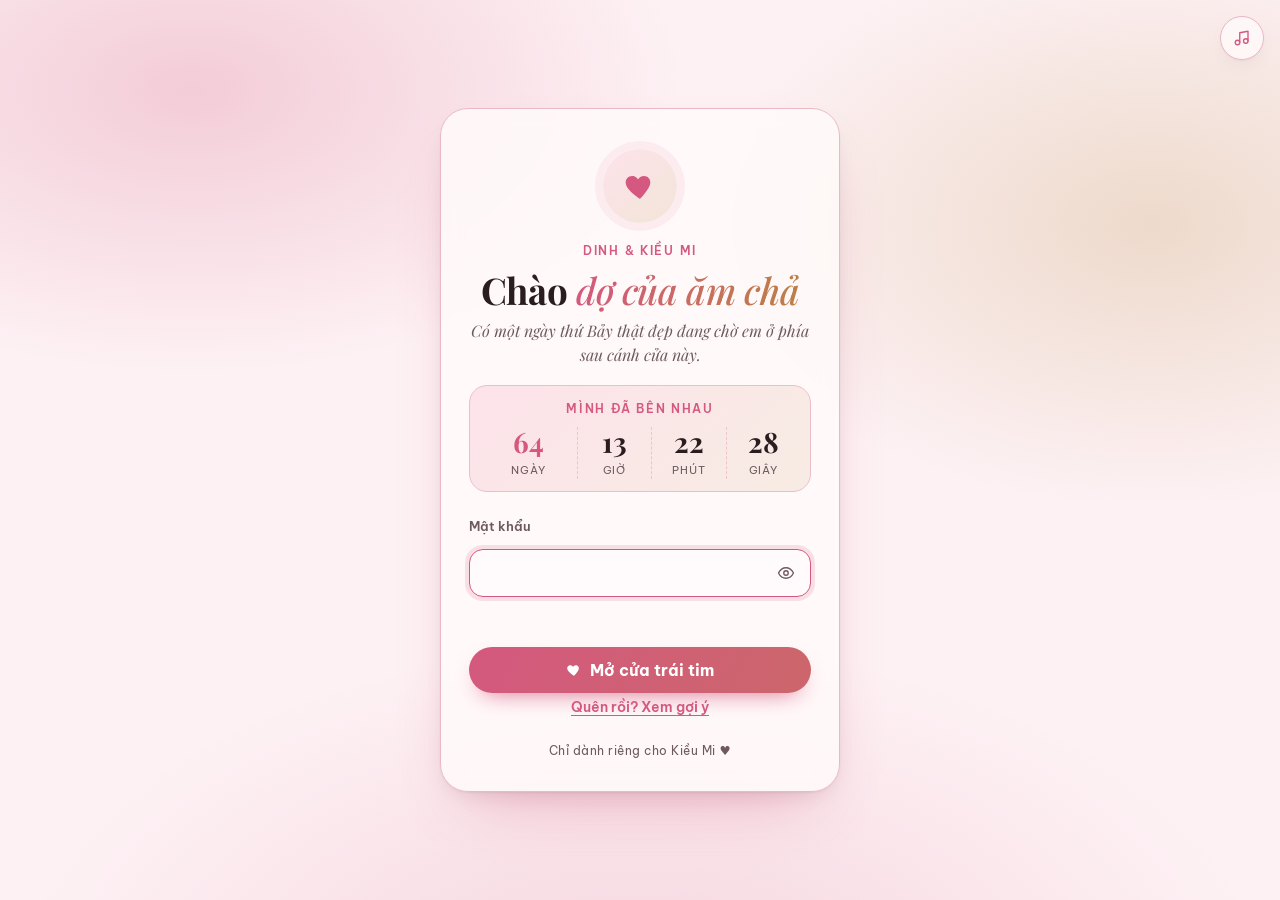
==== login.html @ 76747226 "Nhạc nền trang đăng nhập: Người Im Lặng Gặp Người Hay Nói Co-Authored-By: Claude Opus 5.5 <noreply@a" ====
<!doctype html>
<html lang="vi">
<head>
  <meta charset="utf-8" />
  <meta name="viewport" content="width=device-width, initial-scale=1" />
  <title>Gõ cửa trái tim</title>
  <meta name="description" content="Nhập mật khẩu để mở hành trình của hai ta." />
  <meta name="theme-color" content="#fdf1f4" media="(prefers-color-scheme: light)" />
  <meta name="theme-color" content="#1a1214" media="(prefers-color-scheme: dark)" />
  <meta name="robots" content="noindex" />
  <link rel="icon" href="data:image/svg+xml,<svg xmlns='http://www.w3.org/2000/svg' viewBox='0 0 24 24'><path fill='%23d4587f' d='M12 21s-7.5-4.6-9.6-9.2C.9 8.4 3 5 6.4 5c2 0 3.3 1.1 4.1 2.3h.2C11.5 6.1 12.8 5 14.8 5h0c3.4 0 5.5 3.4 4 6.8C16.7 16.4 12 21 12 21z'/></svg>" />
  <link rel="preconnect" href="https://fonts.googleapis.com" />
  <link rel="preconnect" href="https://fonts.gstatic.com" crossorigin />
  <link href="https://fonts.googleapis.com/css2?family=Be+Vietnam+Pro:wght@400;500;600;700&family=Playfair+Display:ital,wght@0,500;0,700;1,500&display=swap" rel="stylesheet" />
  <link rel="stylesheet" href="assets/css/style.css?v=20261021" />
  <script src="assets/js/data.js?v=20261021"></script>
  <script src="assets/js/cloud-config.js?v=20261021"></script>
  <script src="assets/js/cloud.js?v=20261021"></script>
  <script src="assets/js/auth.js?v=20261021"></script>
  <script>
    try { const t = localStorage.getItem("theme"); if (t) document.documentElement.dataset.theme = t; } catch (e) {}
    document.documentElement.dataset.accent = (window.LOVE_DATA && LOVE_DATA.settings && LOVE_DATA.settings.accent) || "rose";
    // Đã đăng nhập (hoặc tắt login) thì vào thẳng
    if (LoveAuth.ok() && !/[?&]setup/.test(location.search)) location.replace(LoveAuth.next());
  </script>
  <style>
    body { min-height: 100vh; min-height: 100dvh; display: grid; place-items: center; padding: 24px 16px; overflow-x: hidden; }
    .gate__bg {
      position: fixed; inset: 0; z-index: -1;
      background:
        radial-gradient(55% 45% at 15% 10%, color-mix(in srgb, var(--accent) 24%, transparent), transparent 70%),
        radial-gradient(50% 45% at 90% 25%, color-mix(in srgb, var(--gold) 22%, transparent), transparent 70%),
        radial-gradient(70% 55% at 50% 110%, color-mix(in srgb, var(--accent) 18%, transparent), transparent 70%),
        var(--bg);
    }
    .gate {
      position: relative; width: 100%; max-width: 400px; text-align: center;
      padding: 40px 28px 30px; border-radius: 28px;
      background: color-mix(in srgb, var(--surface) 82%, transparent);
      border: 1px solid color-mix(in srgb, var(--accent) 22%, var(--line));
      box-shadow: var(--shadow), 0 30px 60px -30px color-mix(in srgb, var(--accent) 45%, transparent);
      backdrop-filter: blur(10px); -webkit-backdrop-filter: blur(10px);
      animation: gateIn .9s cubic-bezier(.2,.8,.2,1) both;
    }
    @keyframes gateIn { from { opacity: 0; transform: translateY(24px) scale(.97); } }
    .gate__heart {
      width: 74px; height: 74px; margin: 0 auto 18px; display: grid; place-items: center; border-radius: 50%;
      background: linear-gradient(140deg, var(--accent-soft), color-mix(in srgb, var(--gold) 18%, var(--surface)));
      box-shadow: 0 0 0 8px color-mix(in srgb, var(--accent) 8%, transparent);
      color: var(--accent); font-size: 34px;
    }
    .gate__heart svg { fill: currentColor; stroke: none; animation: beat 1.6s ease-in-out infinite; }
    .gate h1 { font-size: clamp(1.9rem, 7vw, 2.3rem); margin: 8px 0 8px; }
    .gate h1 em {
      font-style: italic; font-weight: 500;
      background: linear-gradient(100deg, var(--accent), var(--gold) 60%, var(--accent)); background-size: 200% auto;
      -webkit-background-clip: text; background-clip: text; color: transparent;
      animation: shimmer 6s linear infinite;
    }
    .gate__sub { color: var(--ink-soft); font: italic 1rem/1.5 var(--serif); margin-bottom: 26px; }
    .gate form { display: grid; gap: 12px; text-align: left; }
    .gate label { font-size: .82rem; font-weight: 600; color: var(--ink-soft); }
    .field { position: relative; }
    .field input {
      width: 100%; padding: 13px 48px 13px 16px; border-radius: 14px; font: 500 1rem var(--sans); color: var(--ink);
      background: var(--surface); border: 1.5px solid var(--line); transition: border-color .2s, box-shadow .2s;
    }
    .field input:focus { outline: none; border-color: var(--accent); box-shadow: 0 0 0 4px color-mix(in srgb, var(--accent) 16%, transparent); }
    .field button {
      position: absolute; right: 6px; top: 50%; transform: translateY(-50%); width: 38px; height: 38px;
      border: 0; border-radius: 10px; background: transparent; color: var(--ink-soft); display: grid; place-items: center; font-size: 18px;
    }
    .field button:hover { color: var(--accent); }
    .gate .go {
      margin-top: 6px; padding: 13px 18px; border: 0; border-radius: 999px; font: 700 1rem var(--sans);
      color: var(--accent-ink); background: linear-gradient(120deg, var(--accent), color-mix(in srgb, var(--accent) 70%, var(--gold)));
      box-shadow: 0 10px 24px -12px var(--accent); display: inline-flex; justify-content: center; align-items: center; gap: 8px;
      transition: transform .2s, filter .2s;
    }
    .gate .go:hover { filter: brightness(1.06); transform: translateY(-1px); }
    .gate .go svg { fill: currentColor; stroke: none; }
    .gate__hint { margin-top: 4px; font-size: .85rem; color: var(--ink-soft); text-align: center; }
    .gate__hint button { border: 0; background: none; padding: 0; color: var(--accent); font-weight: 600; text-decoration: underline; text-underline-offset: 3px; }
    .gate__hint p { margin-top: 8px; padding: 10px 12px; border-radius: 12px; background: var(--accent-soft); color: var(--ink); font: italic .95rem var(--serif); }
    .gate__err { min-height: 1.4em; font-size: .88rem; color: var(--accent); text-align: center; }
    .gate.shake { animation: shake .45s; }
    @keyframes shake { 20%, 60% { transform: translateX(-8px); } 40%, 80% { transform: translateX(8px); } }
    .gate.open { animation: gateOut .8s .35s cubic-bezier(.6,0,.4,1) forwards; }
    @keyframes gateOut { to { opacity: 0; transform: scale(1.06); filter: blur(4px); } }
    .lovecount {
      margin: -8px 0 24px; padding: 14px 10px 12px; border-radius: 18px;
      background: linear-gradient(140deg, var(--accent-soft), color-mix(in srgb, var(--gold) 12%, var(--surface)));
      border: 1px solid color-mix(in srgb, var(--accent) 18%, var(--line));
    }
    .lovecount__label { font-size: .74rem; font-weight: 600; letter-spacing: .14em; text-transform: uppercase; color: var(--accent); margin-bottom: 8px; }
    .lovecount__grid { display: grid; grid-template-columns: 1.3fr 1fr 1fr 1fr; }
    .lovecount__grid div { display: flex; flex-direction: column; align-items: center; }
    .lovecount__grid div + div { border-left: 1px dashed color-mix(in srgb, var(--accent) 25%, transparent); }
    .lovecount__grid span { font: 700 clamp(1.4rem, 6vw, 1.75rem)/1.1 var(--serif); font-variant-numeric: tabular-nums; color: var(--ink); }
    .lovecount__grid div:first-child span { color: var(--accent); }
    .lovecount__grid small { font-size: .68rem; color: var(--ink-soft); text-transform: uppercase; letter-spacing: .08em; margin-top: 4px; }
    #lcS { display: inline-block; }
    #lcS.tick { animation: lcTick .4s ease-out; }
    @keyframes lcTick { from { transform: scale(1.18); color: var(--accent); } }
    .gate__music {
      position: fixed; top: 16px; right: 16px; width: 44px; height: 44px; border-radius: 50%; display: grid; place-items: center;
      border: 1px solid color-mix(in srgb, var(--accent) 25%, var(--line)); color: var(--accent); font-size: 18px;
      background: color-mix(in srgb, var(--surface) 80%, transparent); backdrop-filter: blur(6px); box-shadow: var(--shadow);
    }
    .gate__music .eq { display: none; height: 16px; }
    .gate__music[aria-pressed="true"] .note { display: none; }
    .gate__music[aria-pressed="true"] .eq { display: flex; }
    .gate__foot { margin-top: 22px; font-size: .78rem; color: var(--ink-soft); letter-spacing: .04em; }
    @media (prefers-reduced-motion: reduce) { .gate, .gate h1 em, .gate__heart svg { animation: none !important; } #lcS.tick { animation: none; } }
  </style>
</head>
<body>
  <div class="gate__bg" aria-hidden="true"></div>
  <button class="gate__music" id="bgmBtn" type="button" aria-pressed="false" aria-label="Bật nhạc" title="Người Im Lặng Gặp Người Hay Nói">
    <svg class="note" viewBox="0 0 24 24" aria-hidden="true"><path d="M9 18V5l11-2v13"/><circle cx="6" cy="18" r="3"/><circle cx="17" cy="16" r="3"/></svg>
    <span class="eq" aria-hidden="true"><i></i><i></i><i></i></span>
  </button>
  <div class="hearts" id="hearts" aria-hidden="true"></div>

  <main class="gate" id="gate">
    <div class="gate__heart" aria-hidden="true">
      <svg viewBox="0 0 24 24"><path d="M12 21s-7.5-4.6-9.6-9.2C.9 8.4 3 5 6.4 5c2 0 3.3 1.1 4.1 2.3h.2C11.5 6.1 12.8 5 14.8 5c3.4 0 5.5 3.4 4 6.8C16.7 16.4 12 21 12 21z"/></svg>
    </div>
    <p class="eyebrow" id="gateNames">Hai ta</p>
    <h1 id="gateTitle">Chào <em>em</em></h1>
    <p class="gate__sub" id="gateSub">Có một hành trình nhỏ đang chờ em ở phía sau cánh cửa này.</p>

    <div class="lovecount" id="loveCount" hidden>
      <p class="lovecount__label">Mình đã bên nhau</p>
      <div class="lovecount__grid">
        <div><span id="lcD">0</span><small>ngày</small></div>
        <div><span id="lcH">00</span><small>giờ</small></div>
        <div><span id="lcM">00</span><small>phút</small></div>
        <div><span id="lcS">00</span><small>giây</small></div>
      </div>
    </div>

    <form id="gateForm" autocomplete="off" novalidate>
      <label for="pw">Mật khẩu</label>
      <div class="field">
        <input id="pw" type="password" inputmode="text" autocomplete="current-password" required autofocus />
        <button type="button" id="peek" aria-label="Hiện mật khẩu" aria-pressed="false" title="Hiện / ẩn">
          <svg viewBox="0 0 24 24" aria-hidden="true"><path d="M2 12s3.5-7 10-7 10 7 10 7-3.5 7-10 7S2 12 2 12z"/><circle cx="12" cy="12" r="3"/></svg>
        </button>
      </div>
      <div id="pw2Wrap" hidden>
        <label for="pw2">Nhập lại mật khẩu</label>
        <div class="field"><input id="pw2" type="password" autocomplete="new-password" /></div>
      </div>
      <p class="gate__err" id="err" role="alert"></p>
      <button class="go" type="submit">
        <svg viewBox="0 0 24 24" aria-hidden="true"><path d="M12 21s-7.5-4.6-9.6-9.2C.9 8.4 3 5 6.4 5c2 0 3.3 1.1 4.1 2.3h.2C11.5 6.1 12.8 5 14.8 5c3.4 0 5.5 3.4 4 6.8C16.7 16.4 12 21 12 21z"/></svg>
        <span id="goText">Mở cửa trái tim</span>
      </button>
    </form>

    <div class="gate__hint" id="hintBox" hidden>
      <button type="button" id="hintBtn" aria-expanded="false">Quên rồi? Xem gợi ý</button>
      <p id="hintText" hidden></p>
    </div>

    <p class="gate__foot" id="gateFoot"></p>
  </main>

  <script>
  (() => {
    const D = window.LOVE_DATA || {}, C = D.couple || {}, L = D.login || {};
    const $ = id => document.getElementById(id);
    const you = C.you || "em";
    $("gateNames").textContent = [C.me, C.you].filter(Boolean).join(" & ") || "Hai ta";
    $("gateTitle").innerHTML = "";
    $("gateTitle").append("Chào ", Object.assign(document.createElement("em"), { textContent: "dợ của ăm chả" }));
    if (L.welcome) $("gateSub").textContent = L.welcome;
    if (L.hint) { $("hintBox").hidden = false; $("hintText").textContent = L.hint; }
    $("gateFoot").textContent = "Chỉ dành riêng cho " + you + " ♥";

    // Đếm thời gian bên nhau, tính từ 0h ngày couple.since (giờ Việt Nam)
    const since = /^\d{4}-\d{2}-\d{2}$/.test(C.since || "") ? Date.parse(C.since + "T00:00:00+07:00") : NaN;
    if (!isNaN(since)) {
      $("loveCount").hidden = false;
      const pad = n => String(n).padStart(2, "0");
      const tickLove = () => {
        const t = Math.max(0, Math.floor((Date.now() - since) / 1000));
        $("lcD").textContent = Math.floor(t / 86400).toLocaleString("vi-VN");
        $("lcH").textContent = pad(Math.floor(t / 3600) % 24);
        $("lcM").textContent = pad(Math.floor(t / 60) % 60);
        const s = $("lcS"); s.textContent = pad(t % 60);
        s.classList.remove("tick"); void s.offsetWidth; s.classList.add("tick");
      };
      tickLove(); setInterval(tickLove, 1000);
    }

    $("hintBtn").addEventListener("click", e => {
      const open = $("hintText").hidden;
      $("hintText").hidden = !open; e.currentTarget.setAttribute("aria-expanded", open);
    });
    $("peek").addEventListener("click", e => {
      const show = $("pw").type === "password";
      $("pw").type = show ? "text" : "password";
      e.currentTarget.setAttribute("aria-pressed", show);
      e.currentTarget.setAttribute("aria-label", show ? "Ẩn mật khẩu" : "Hiện mật khẩu");
    });

    const tease = ["Chưa đúng rồi, thử lại nha", "Hmm… nghĩ kỹ thêm chút nữa", "Gần đúng rồi đó (chắc vậy)", "Bấm “Xem gợi ý” đi em"];
    let tries = 0;
    // Thiết lập lần đầu với Firebase: mở login.html?setup
    const cloud = LoveAuth.cloud();
    const setup = cloud && new URLSearchParams(location.search).has("setup");
    if (setup) {
      $("pw2Wrap").hidden = false;
      $("gateSub").textContent = "Thiết lập lần đầu: chọn mật khẩu chung cho hai đứa. Kế hoạch hiện tại sẽ được đưa lên mạng.";
      $("goText").textContent = "Tạo kế hoạch trên mạng";
      $("hintBox").hidden = true;
    }
    // Bản để đưa lên mạng: ưu tiên bản đã sửa trên máy này, không kèm mật khẩu cũ
    const seed = () => {
      let plan = D, check = [];
      try {
        const saved = JSON.parse(localStorage.getItem("loveData.v1") || "null");
        if (saved && saved.data && Array.isArray(saved.data.days)) plan = saved.data;
        check = JSON.parse(localStorage.getItem("checklist") || "[]");
      } catch (e) {}
      plan = JSON.parse(JSON.stringify(plan)); delete plan.login;
      return [plan, check];
    };

    let busy = false;
    $("gateForm").addEventListener("submit", async e => {
      e.preventDefault();
      if (busy) return;
      const gate = $("gate"), pw = $("pw").value;
      let ok = false;
      busy = true; $("err").textContent = cloud ? "Đang kiểm tra…" : "";
      try {
        if (setup) {
          if (pw.replace(/\s/g, "").length < 8) throw new Error("Mật khẩu nên dài ít nhất 8 ký tự");
          if (pw !== $("pw2").value) throw new Error("Hai lần nhập chưa giống nhau");
          ok = await LoveCloud.create(pw, ...seed());
        } else ok = cloud ? await LoveCloud.login(pw) : LoveAuth.login(pw);
      } catch (err) {
        busy = false;
        $("err").textContent = /Firebase|fetch/i.test(err.message) ? "Không kết nối được, kiểm tra mạng rồi thử lại" : err.message;
        return;
      }
      busy = false;
      if (ok) {
        try { sessionStorage.setItem("playAfterLogin", "Một Đời"); } catch (e) {}
        $("err").textContent = "";
        fadeOut();
        celebrate();
        gate.classList.add("open");
        setTimeout(() => location.replace(setup ? "index.html" : LoveAuth.next()), 1100);
      } else {
        $("err").textContent = tease[Math.min(tries++, tease.length - 1)];
        if (tries >= 2 && L.hint) $("hintBox").hidden = false;
        gate.classList.remove("shake"); void gate.offsetWidth; gate.classList.add("shake");
        $("pw").select();
      }
    });

    /* Hoa rơi + bung tim khi mở cửa */
    /* Nhạc trang login: "Người Im Lặng Gặp Người Hay Nói" (chỉ âm thanh, lặp lại)
       Trình duyệt chặn tự phát có tiếng → phát ở lần chạm / gõ phím đầu tiên */
    const bgm = new Audio("music/nguoi-im-lang.mp3");
    bgm.loop = true; bgm.preload = "auto"; bgm.volume = .8;
    let userPaused = false;
    const syncBtn = () => {
      const on = !bgm.paused;
      $("bgmBtn").setAttribute("aria-pressed", on);
      $("bgmBtn").setAttribute("aria-label", on ? "Tắt nhạc" : "Bật nhạc");
    };
    bgm.addEventListener("play", syncBtn); bgm.addEventListener("pause", syncBtn);
    const startBgm = () => { if (!userPaused && bgm.paused) bgm.play().catch(() => {}); };
    const firstEvs = ["click", "touchend", "keydown"];
    const onFirst = e => {
      if (e.target.closest && e.target.closest("#bgmBtn")) return;
      firstEvs.forEach(ev => document.removeEventListener(ev, onFirst, true));
      startBgm();
    };
    firstEvs.forEach(ev => document.addEventListener(ev, onFirst, true));
    startBgm(); // thử phát luôn, máy nào cho thì chạy
    $("bgmBtn").addEventListener("click", () => {
      firstEvs.forEach(ev => document.removeEventListener(ev, onFirst, true));
      if (bgm.paused) { userPaused = false; bgm.play().catch(() => {}); } else { userPaused = true; bgm.pause(); }
    });
    function fadeOut() {
      if (bgm.paused) return;
      let n = 0; // iPhone không cho chỉnh âm lượng → sau ~1 giây thì dừng hẳn
      const step = setInterval(() => { bgm.volume = Math.max(0, bgm.volume - .08); if (bgm.volume <= .01 || ++n > 12) { clearInterval(step); bgm.pause(); } }, 80);
    }

    const reduce = matchMedia("(prefers-reduced-motion: reduce)").matches;
    const layer = $("hearts");
    const COLORS = ["#f4a7b9", "#f7c6d0", "#ffd1dc", "#f9b4ab", "#fbe3e8", "#e8a0bf", "#f6c89f"];
    const svg = (c, petal) => petal
      ? `<svg viewBox="0 0 24 24"><path fill="${c}" d="M12 2C7 6 5 11 7.5 16.5 9 19.5 12 22 12 22s3-2.5 4.5-5.5C19 11 17 6 12 2z"/></svg>`
      : `<svg viewBox="0 0 24 24"><g fill="${c}">${[0, 72, 144, 216, 288].map(r => `<path transform="rotate(${r} 12 12)" d="M12 12C9.2 9.6 9 5.6 10.6 3.4c.5.8 1 1.1 1.4 1.1s.9-.3 1.4-1.1C15 5.6 14.8 9.6 12 12z"/>`).join("")}</g><circle cx="12" cy="12" r="2.1" fill="#f6d186"/></svg>`;
    const spawn = () => {
      if (document.hidden || layer.childElementCount > 26) return;
      const f = document.createElement("span");
      f.className = "fflower";
      f.innerHTML = `<i>${svg(COLORS[Math.random() * COLORS.length | 0], Math.random() < .55)}</i>`;
      f.style.cssText = `left:${(Math.random() * 100).toFixed(1)}vw;font-size:${(12 + Math.random() * 16) | 0}px;animation-duration:${(9 + Math.random() * 8).toFixed(1)}s;--drift:${(Math.random() * 160 - 80) | 0}px;--o:${(.55 + Math.random() * .4).toFixed(2)};--sway:${(2.5 + Math.random() * 2).toFixed(1)}s;--spin:${(Math.random() < .5 ? -1 : 1) * (180 + Math.random() * 360) | 0}deg`;
      f.addEventListener("animationend", e => { if (e.target === f) f.remove(); });
      layer.append(f);
    };
    if (!reduce && D.settings?.flowers !== false) { for (let i = 0; i < 8; i++) setTimeout(spawn, i * 200); setInterval(spawn, 550); }

    function celebrate() {
      if (reduce) return;
      const r = $("gate").getBoundingClientRect(), cx = r.left + r.width / 2, cy = r.top + 90;
      for (let i = 0; i < 18; i++) {
        const h = document.createElement("span");
        h.className = "bheart";
        h.innerHTML = '<svg viewBox="0 0 24 24"><path d="M12 21s-7.5-4.6-9.6-9.2C.9 8.4 3 5 6.4 5c2 0 3.3 1.1 4.1 2.3h.2C11.5 6.1 12.8 5 14.8 5c3.4 0 5.5 3.4 4 6.8C16.7 16.4 12 21 12 21z"/></svg>';
        const a = Math.random() * Math.PI * 2, dist = 70 + Math.random() * 120;
        h.style.cssText = `left:${cx}px;top:${cy}px;--x:${Math.cos(a) * dist}px;--y:${Math.sin(a) * dist - 40}px;font-size:${14 + Math.random() * 14}px`;
        h.addEventListener("animationend", () => h.remove());
        layer.append(h);
      }
    }
  })();
  </script>
</body>
</html>
---- assets/css/style.css ----
/* ============================================================
   Design tokens
   ============================================================ */
:root {
  --bg: #f7f1ec;
  --bg-alt: #f1e7df;
  --surface: #fffdfb;
  --ink: #2a1d20;
  --ink-soft: #6d5a5e;
  --line: #e6d8cf;
  --accent: #b23a48;
  --accent-ink: #ffffff;
  --accent-soft: #f6dfe1;
  --gold: #b8873b;
  --shadow: 0 1px 2px rgb(42 29 32 / .05), 0 8px 24px -12px rgb(42 29 32 / .18);

  --t-food: #c4573a;
  --t-place: #2f7a5f;
  --t-move: #3d63a8;
  --t-stay: #7b4fa0;
  --t-rest: #8a7d6b;
  --t-shop: #b8873b;
  --t-coffee: #8b5a3c;

  --serif: "Playfair Display", Georgia, serif;
  --sans: "Be Vietnam Pro", system-ui, -apple-system, "Segoe UI", sans-serif;
  --radius: 18px;
  --wrap: 1080px;
  color-scheme: light;
}

@media (prefers-color-scheme: dark) {
  :root:not([data-theme="light"]) {
    --bg: #1a1214; --bg-alt: #21171a; --surface: #261b1e; --ink: #f4e9e6; --ink-soft: #b9a5a8;
    --line: #3a2b2f; --accent: #e8707e; --accent-ink: #1a1214; --accent-soft: #3a2228; --gold: #d9ad63;
    --shadow: 0 1px 2px rgb(0 0 0 / .3), 0 10px 30px -14px rgb(0 0 0 / .6);
    --t-food: #ec8a6c; --t-place: #5fbf98; --t-move: #7ea2e6; --t-stay: #b591d6; --t-rest: #b8ab98; --t-shop: #d9ad63; --t-coffee: #c99572;
    color-scheme: dark;
  }
}
:root[data-theme="dark"] {
  --bg: #1a1214; --bg-alt: #21171a; --surface: #261b1e; --ink: #f4e9e6; --ink-soft: #b9a5a8;
  --line: #3a2b2f; --accent: #e8707e; --accent-ink: #1a1214; --accent-soft: #3a2228; --gold: #d9ad63;
  --shadow: 0 1px 2px rgb(0 0 0 / .3), 0 10px 30px -14px rgb(0 0 0 / .6);
  --t-food: #ec8a6c; --t-place: #5fbf98; --t-move: #7ea2e6; --t-stay: #b591d6; --t-rest: #b8ab98; --t-shop: #d9ad63; --t-coffee: #c99572;
  color-scheme: dark;
}

/* ============================================================
   Base
   ============================================================ */
*, *::before, *::after { box-sizing: border-box; }
html { scroll-behavior: smooth; scroll-padding-top: 80px; -webkit-text-size-adjust: 100%; }
body {
  margin: 0; background: var(--bg); color: var(--ink);
  font: 400 1rem/1.6 var(--sans);
  -webkit-font-smoothing: antialiased;
  transition: background .3s, color .3s;
}
h1, h2, h3 { font-family: var(--serif); font-weight: 700; line-height: 1.15; margin: 0; letter-spacing: -.01em; }
p { margin: 0; }
a { color: inherit; }
button { font: inherit; color: inherit; cursor: pointer; }
svg { width: 1em; height: 1em; fill: none; stroke: currentColor; stroke-width: 1.8; stroke-linecap: round; stroke-linejoin: round; }
:focus-visible { outline: 2px solid var(--accent); outline-offset: 3px; border-radius: 6px; }

.skip { position: absolute; left: -999px; top: 8px; background: var(--accent); color: var(--accent-ink); padding: 8px 14px; border-radius: 8px; z-index: 100; }
.skip:focus { left: 16px; }

.eyebrow { font-size: .78rem; font-weight: 600; letter-spacing: .14em; text-transform: uppercase; color: var(--accent); }

/* ============================================================
   Top bar
   ============================================================ */
.topbar {
  position: sticky; top: 0; z-index: 50;
  display: flex; align-items: center; gap: 16px;
  padding: 12px max(16px, calc((100vw - var(--wrap)) / 2));
  background: color-mix(in srgb, var(--bg) 82%, transparent);
  backdrop-filter: saturate(1.4) blur(14px);
  -webkit-backdrop-filter: saturate(1.4) blur(14px);
  border-bottom: 1px solid color-mix(in srgb, var(--line) 70%, transparent);
}
.brand { display: flex; align-items: center; gap: 8px; text-decoration: none; font: 700 1.15rem var(--serif); }
.brand__heart { width: 22px; height: 22px; fill: var(--accent); stroke: none; animation: beat 2.4s ease-in-out infinite; }
@keyframes beat { 0%, 60%, 100% { transform: scale(1); } 15% { transform: scale(1.15); } 30% { transform: scale(1); } 45% { transform: scale(1.1); } }
.topnav { display: flex; gap: 4px; margin-left: auto; }
.topnav a { text-decoration: none; font-size: .9rem; font-weight: 500; color: var(--ink-soft); padding: 6px 12px; border-radius: 999px; transition: background .2s, color .2s; }
.topnav a:hover { background: var(--accent-soft); color: var(--accent); }
.topbar__actions { display: flex; gap: 6px; }
.icon-btn { display: grid; place-items: center; width: 38px; height: 38px; border-radius: 50%; border: 1px solid var(--line); background: var(--surface); font-size: 18px; transition: transform .2s, border-color .2s; }
.icon-btn:hover { border-color: var(--accent); transform: translateY(-1px); }
.i-moon { display: none; }
:root[data-theme="dark"] .i-sun { display: none; }
:root[data-theme="dark"] .i-moon { display: block; }
@media (prefers-color-scheme: dark) {
  :root:not([data-theme="light"]) .i-sun { display: none; }
  :root:not([data-theme="light"]) .i-moon { display: block; }
}
@media (max-width: 720px) { .topnav { display: none; } .topbar__actions { margin-left: auto; } }

/* ============================================================
   Hero
   ============================================================ */
.hero { position: relative; overflow: hidden; padding: 72px 16px 56px; text-align: center; }
.hero__bg {
  position: absolute; inset: 0; z-index: -1;
  background:
    radial-gradient(60% 50% at 20% 10%, color-mix(in srgb, var(--accent) 22%, transparent), transparent 70%),
    radial-gradient(50% 45% at 85% 30%, color-mix(in srgb, var(--gold) 20%, transparent), transparent 70%),
    radial-gradient(70% 60% at 50% 110%, color-mix(in srgb, var(--accent) 14%, transparent), transparent 70%);
}
.hero__inner { max-width: 760px; margin: 0 auto; }
.hero__title { font-size: clamp(2.4rem, 7vw, 4.4rem); margin: 14px 0 12px; }
.hero__title em { font-style: italic; color: var(--accent); font-weight: 500; }
.hero__sub { font-size: clamp(1rem, 2.4vw, 1.2rem); color: var(--ink-soft); font-family: var(--serif); font-style: italic; }

.countdown { margin: 36px auto 0; max-width: 520px; padding: 20px; border-radius: var(--radius); background: color-mix(in srgb, var(--surface) 75%, transparent); border: 1px solid var(--line); box-shadow: var(--shadow); backdrop-filter: blur(6px); }
.countdown__label { font-size: .85rem; color: var(--ink-soft); margin-bottom: 10px; }
.countdown__grid { display: grid; grid-template-columns: repeat(4, 1fr); gap: 8px; }
.countdown__grid div { display: flex; flex-direction: column; align-items: center; }
.countdown__grid span { font: 700 clamp(1.8rem, 6vw, 2.6rem)/1 var(--serif); font-variant-numeric: tabular-nums; }
.countdown__grid small { font-size: .75rem; color: var(--ink-soft); margin-top: 6px; text-transform: uppercase; letter-spacing: .08em; }
.countdown.is-live .countdown__grid { display: none; }
.countdown.is-live .countdown__label { margin: 0; font: 600 1.1rem var(--serif); color: var(--accent); }

.facts { list-style: none; padding: 0; margin: 28px 0 0; display: flex; flex-wrap: wrap; justify-content: center; gap: 8px; }
.facts li { display: inline-flex; flex-wrap: wrap; justify-content: center; align-items: center; gap: 6px; font-size: .85rem; padding: 6px 12px; border-radius: 999px; background: var(--surface); border: 1px solid var(--line); color: var(--ink-soft); }
.facts strong { color: var(--ink); font-weight: 600; }

/* ============================================================
   Love strip
   ============================================================ */
.love-strip { text-align: center; padding: 22px 16px; background: var(--accent); color: var(--accent-ink); }
.love-strip p:first-child { font: 500 1.1rem var(--serif); }
.love-strip strong { font-size: 1.5rem; font-variant-numeric: tabular-nums; }
.love-strip__tag { font-size: .9rem; opacity: .85; margin-top: 4px; }

/* ============================================================
   Sections
   ============================================================ */
.section { padding: 72px max(16px, calc((100vw - var(--wrap)) / 2)); }
.section--alt { background: var(--bg-alt); }
.section__head { margin-bottom: 28px; }
.section__head h2 { font-size: clamp(1.8rem, 4.5vw, 2.6rem); margin-top: 6px; }

/* Day tabs */
.daytabs { display: grid; grid-template-columns: repeat(auto-fit, minmax(150px, 1fr)); gap: 10px; margin-bottom: 18px; }
.daytab { text-align: left; padding: 14px 16px; border-radius: 14px; border: 1px solid var(--line); background: var(--surface); transition: border-color .2s, transform .2s, box-shadow .2s; }
.daytab:hover { transform: translateY(-2px); box-shadow: var(--shadow); }
@media (max-width: 560px) {
  .daytabs { display: flex; overflow-x: auto; scroll-snap-type: x mandatory; margin: 0 -16px 18px; padding: 2px 16px; scrollbar-width: none; }
  .daytabs::-webkit-scrollbar { display: none; }
  .daytab { flex: 0 0 auto; min-width: 150px; scroll-snap-align: start; }
  .filters { flex-wrap: nowrap; overflow-x: auto; margin: 0 -16px 24px; padding: 2px 16px; scrollbar-width: none; }
  .filters::-webkit-scrollbar { display: none; }
  .chip { flex: none; }
}
.daytab[aria-selected="true"] { border-color: var(--accent); background: var(--accent-soft); }
.daytab__label { display: block; font: 700 1.05rem var(--serif); }
.daytab__date { display: block; font-size: .8rem; color: var(--ink-soft); }
.daytab__today { display: inline-block; margin-left: 6px; font-size: .65rem; font-weight: 700; padding: 1px 6px; border-radius: 999px; background: var(--accent); color: var(--accent-ink); vertical-align: middle; font-family: var(--sans); }

/* Filters */
.filters { display: flex; flex-wrap: wrap; gap: 8px; margin-bottom: 28px; }
.chip { display: inline-flex; align-items: center; gap: 6px; padding: 6px 12px; border-radius: 999px; border: 1px solid var(--line); background: transparent; font-size: .85rem; color: var(--ink-soft); transition: all .2s; }
.chip svg { color: var(--c, var(--accent)); }
.chip[aria-pressed="true"] { background: var(--surface); color: var(--ink); border-color: var(--c, var(--accent)); box-shadow: inset 0 0 0 1px var(--c, var(--accent)); }

/* Day panel */
.daypanel[hidden] { display: none; }
.daypanel__head { display: grid; grid-template-columns: 1fr auto; gap: 16px; align-items: end; padding-bottom: 20px; margin-bottom: 8px; border-bottom: 1px dashed var(--line); }
.daypanel__head h3 { font-size: clamp(1.4rem, 3.4vw, 1.9rem); }
.daypanel__head p { color: var(--ink-soft); margin-top: 6px; max-width: 60ch; }
.daypanel__meta { text-align: right; font-size: .85rem; color: var(--ink-soft); white-space: nowrap; }
.daypanel__meta strong { display: block; font: 700 1.2rem var(--serif); color: var(--ink); }
@media (max-width: 560px) { .daypanel__head { grid-template-columns: 1fr; } .daypanel__meta { text-align: left; } }

/* Timeline */
.timeline { list-style: none; margin: 0; padding: 0; position: relative; }
.timeline { --tcol: 70px; }
.clock12 .timeline { --tcol: 92px; }
.timeline::before { content: ""; position: absolute; left: calc(var(--tcol) + 14px + 16px); top: 12px; bottom: 12px; width: 2px; background: var(--line); }
.stop { position: relative; display: grid; grid-template-columns: var(--tcol) 34px 1fr; gap: 14px; padding: 14px 0; }
.stop[hidden] { display: none; }
.stop__time { text-align: right; padding-top: 4px; font-variant-numeric: tabular-nums; white-space: nowrap; }
.stop__time strong { display: block; font: 700 1.1rem var(--serif); }
.stop__time small { color: var(--ink-soft); font-size: .78rem; }
.stop__dot { position: relative; z-index: 1; width: 34px; height: 34px; border-radius: 50%; display: grid; place-items: center; background: var(--surface); border: 2px solid var(--c); color: var(--c); font-size: 16px; margin-top: 2px; }
.stop.is-now .stop__dot { background: var(--c); color: var(--surface); box-shadow: 0 0 0 6px color-mix(in srgb, var(--c) 22%, transparent); animation: pulse 2s infinite; }
@keyframes pulse { 50% { box-shadow: 0 0 0 10px color-mix(in srgb, var(--c) 8%, transparent); } }
.stop.is-past { opacity: .55; }

.card { background: var(--surface); border: 1px solid var(--line); border-radius: var(--radius); padding: 16px 18px; box-shadow: var(--shadow); transition: transform .25s, border-color .25s; }
.card:hover { transform: translateY(-2px); border-color: color-mix(in srgb, var(--c) 45%, var(--line)); }
.card__top { display: flex; align-items: flex-start; justify-content: space-between; gap: 10px; }
.card__type { font-size: .7rem; font-weight: 700; letter-spacing: .1em; text-transform: uppercase; color: var(--c); }
.card__title { font: 700 1.12rem/1.3 var(--sans); margin: 2px 0 0; }
.card__cost { flex: none; font-weight: 600; font-size: .9rem; padding: 2px 10px; border-radius: 999px; background: var(--bg-alt); font-variant-numeric: tabular-nums; }
.card__rows { display: grid; gap: 6px; margin-top: 12px; font-size: .92rem; }
.row { display: grid; grid-template-columns: 18px 1fr; gap: 8px; align-items: start; color: var(--ink-soft); }
.row svg { margin-top: 4px; }
.row b { color: var(--ink); font-weight: 600; }
.card__note { margin-top: 12px; padding: 10px 12px; border-radius: 10px; background: var(--bg-alt); font-size: .9rem; color: var(--ink-soft); }
.card__love { margin-top: 10px; font: italic 500 .98rem var(--serif); color: var(--accent); display: flex; gap: 8px; }
.card__actions { display: flex; flex-wrap: wrap; gap: 8px; margin-top: 14px; }
.btn { display: inline-flex; align-items: center; gap: 6px; padding: 7px 14px; border-radius: 999px; font-size: .85rem; font-weight: 600; text-decoration: none; border: 1px solid var(--line); background: transparent; transition: all .2s; }
.btn:hover { border-color: var(--accent); color: var(--accent); }
.btn--primary { background: var(--accent); color: var(--accent-ink); border-color: var(--accent); }
.btn--primary:hover { color: var(--accent-ink); filter: brightness(1.08); }

@media (max-width: 560px) {
  .timeline::before { left: 16px; }
  .stop { grid-template-columns: 34px 1fr; gap: 12px; }
  .stop__time { grid-column: 2; grid-row: 1; text-align: left; display: flex; gap: 8px; align-items: baseline; padding: 0; }
  .stop__dot { grid-column: 1; grid-row: 1 / span 2; }
  .card { grid-column: 2; }
}

.empty { padding: 32px; text-align: center; color: var(--ink-soft); border: 1px dashed var(--line); border-radius: var(--radius); }

/* ============================================================
   Budget
   ============================================================ */
.budget { display: grid; grid-template-columns: 260px 1fr; gap: 20px; }
.budget > * { background: var(--surface); border: 1px solid var(--line); border-radius: var(--radius); padding: 22px; box-shadow: var(--shadow); }
.budget__total { display: flex; flex-direction: column; justify-content: center; }
.budget__total span { font-size: .85rem; color: var(--ink-soft); }
.budget__total strong { font: 700 clamp(1.8rem, 4vw, 2.4rem)/1.1 var(--serif); color: var(--accent); margin: 6px 0; font-variant-numeric: tabular-nums; }
.budget__total small { color: var(--ink-soft); }
.budget__bars { display: grid; gap: 12px; }
.bar__head { display: flex; justify-content: space-between; font-size: .9rem; margin-bottom: 4px; }
.bar__head span:last-child { font-variant-numeric: tabular-nums; color: var(--ink-soft); }
.bar__track { height: 10px; border-radius: 999px; background: var(--bg-alt); overflow: hidden; }
.bar__fill { height: 100%; border-radius: inherit; background: var(--c); width: 0; transition: width 1s cubic-bezier(.2,.8,.2,1); }
.budget__days { grid-column: 1 / -1; display: grid; grid-template-columns: repeat(auto-fit, minmax(160px, 1fr)); gap: 12px; padding: 16px !important; }
.budget__day { padding: 12px 14px; border-radius: 12px; background: var(--bg-alt); }
.budget__day span { font-size: .8rem; color: var(--ink-soft); }
.budget__day strong { display: block; font: 700 1.15rem var(--serif); font-variant-numeric: tabular-nums; }
.fineprint { margin-top: 14px; font-size: .82rem; color: var(--ink-soft); }
@media (max-width: 720px) { .budget { grid-template-columns: 1fr; } }

/* ============================================================
   Checklist
   ============================================================ */
.progress-line { margin-top: 10px; color: var(--ink-soft); font-size: .92rem; }
.progress-line span { font-weight: 700; color: var(--ink); font-variant-numeric: tabular-nums; }
.link-btn { background: none; border: 0; color: var(--accent); text-decoration: underline; font-size: .85rem; margin-left: 8px; padding: 0; }
.progress { height: 6px; background: var(--bg-alt); border-radius: 999px; overflow: hidden; margin-top: 10px; max-width: 420px; }
.progress i { display: block; height: 100%; width: 0; background: var(--accent); transition: width .4s; }
.checklist { display: grid; grid-template-columns: repeat(auto-fit, minmax(230px, 1fr)); gap: 16px; }
.checkgroup { background: var(--surface); border: 1px solid var(--line); border-radius: var(--radius); padding: 18px; }
.checkgroup h3 { font-size: 1.1rem; margin-bottom: 10px; }
.check { display: flex; align-items: center; gap: 10px; padding: 7px 0; cursor: pointer; font-size: .95rem; }
.check input { appearance: none; -webkit-appearance: none; flex: none; width: 20px; height: 20px; border-radius: 6px; border: 1.5px solid var(--line); background: var(--bg); display: grid; place-items: center; cursor: pointer; transition: all .15s; margin: 0; }
.check input::after { content: ""; width: 10px; height: 6px; border: 2px solid var(--accent-ink); border-top: 0; border-right: 0; transform: rotate(-45deg) translate(1px, -1px) scale(0); transition: transform .15s; }
.check input:checked { background: var(--accent); border-color: var(--accent); }
.check input:checked::after { transform: rotate(-45deg) translate(1px, -1px) scale(1); }
.check input:checked + span { color: var(--ink-soft); text-decoration: line-through; }

/* ============================================================
   Tips
   ============================================================ */
.tips { display: grid; grid-template-columns: repeat(auto-fit, minmax(220px, 1fr)); gap: 16px; }
.tip { background: var(--surface); border: 1px solid var(--line); border-radius: var(--radius); padding: 20px; border-top: 3px solid var(--accent); }
.tip h3 { font-size: 1.1rem; margin-bottom: 8px; }
.tip p { color: var(--ink-soft); font-size: .93rem; }

/* ============================================================
   Footer
   ============================================================ */
.footer { display: flex; flex-wrap: wrap; justify-content: space-between; gap: 12px; padding: 28px max(16px, calc((100vw - var(--wrap)) / 2)); border-top: 1px solid var(--line); font-size: .9rem; color: var(--ink-soft); }
.footer span[aria-hidden] { color: var(--accent); }

/* ============================================================
   Reveal animation
   ============================================================ */
.reveal { opacity: 0; transform: translateY(14px); transition: opacity .6s ease, transform .6s ease; }
.reveal.is-in { opacity: 1; transform: none; }
@media (prefers-reduced-motion: reduce) {
  *, *::before, *::after { animation: none !important; transition: none !important; }
  html { scroll-behavior: auto; }
  .reveal { opacity: 1; transform: none; }
}

/* ============================================================
   Print — in toàn bộ lịch trình gọn gàng
   ============================================================ */
@media print {
  :root { --bg: #fff; --bg-alt: #f5f5f5; --surface: #fff; --ink: #000; --ink-soft: #444; --line: #ccc; --shadow: none; }
  .topbar, .countdown, .filters, .daytabs, .card__actions, .love-strip, #prepare, .footer, .skip { display: none !important; }
  .hero { padding: 0 0 16px; }
  .section { padding: 16px 0; }
  .daypanel[hidden] { display: block !important; }
  .daypanel { break-before: page; }
  .stop { break-inside: avoid; }
  .reveal { opacity: 1; transform: none; }
}

/* ============================================================
   Chế độ chỉnh sửa
   ============================================================ */
.edit-only { display: none !important; }
body.editing .edit-only { display: inline-flex !important; }
body.editing .view-only { display: none !important; }
body.editing { padding-bottom: 96px; }
#editBtn[aria-pressed="true"] { background: var(--accent); color: var(--accent-ink); border-color: var(--accent); }

.hero__edit { margin-top: 18px; }
.btn--danger { color: #c0392b; }
.btn--danger:hover { border-color: #c0392b; color: #c0392b; }
:root[data-theme="dark"] .btn--danger { color: #ff8a7a; }
.muted { color: var(--ink-soft); font-size: .9rem; }

body.editing .card { border-style: dashed; }
body.editing .stop { cursor: default; }
.daypanel__tools { gap: 8px; margin-top: 12px; flex-wrap: wrap; }
.daytab--add { align-items: center; justify-content: center; gap: 6px; border-style: dashed; color: var(--accent); font-weight: 600; }
.add-stop, .add-card {
  width: 100%; margin-top: 14px; padding: 14px; border-radius: var(--radius);
  border: 1.5px dashed color-mix(in srgb, var(--accent) 50%, var(--line)); background: transparent;
  color: var(--accent); font-weight: 600; align-items: center; justify-content: center; gap: 8px;
  transition: background .2s;
}
.add-stop:hover, .add-card:hover { background: var(--accent-soft); }
.add-card { margin: 0; min-height: 120px; }

.checkgroup__head { display: flex; align-items: center; justify-content: space-between; gap: 8px; margin-bottom: 10px; }
.checkgroup__head h3 { margin: 0; }
.mini-tools { gap: 6px; flex-wrap: wrap; }
.tip .mini-tools { margin-top: 12px; }
.check-row { display: flex; align-items: center; justify-content: space-between; gap: 8px; }
.add-item { gap: 6px; margin-top: 8px; width: 100%; }
.add-item input { flex: 1; min-width: 0; }
.icon-btn--sm { width: 30px; height: 30px; font-size: 15px; flex: none; }

/* Form controls */
.add-item input, .field input, .field textarea, .field select {
  width: 100%; font: inherit; font-size: .95rem; color: var(--ink); background: var(--bg);
  border: 1px solid var(--line); border-radius: 10px; padding: 9px 12px; transition: border-color .15s, box-shadow .15s;
}
.field textarea { resize: vertical; min-height: 60px; }
.add-item input:focus, .field input:focus, .field textarea:focus, .field select:focus {
  outline: none; border-color: var(--accent); box-shadow: 0 0 0 3px color-mix(in srgb, var(--accent) 20%, transparent);
}
.field .invalid { border-color: #c0392b; }

/* Modal */
.modal { padding: 0; border: 0; border-radius: 20px; background: var(--surface); color: var(--ink); width: min(560px, calc(100vw - 24px)); max-height: calc(100dvh - 24px); box-shadow: 0 30px 80px -20px rgb(0 0 0 / .45); }
.modal::backdrop { background: rgb(20 10 12 / .5); backdrop-filter: blur(3px); }
.modal[open] { animation: pop .22s cubic-bezier(.2,.8,.2,1); }
@keyframes pop { from { opacity: 0; transform: translateY(10px) scale(.98); } }
.modal__form { display: flex; flex-direction: column; max-height: calc(100dvh - 24px); }
.modal__head { display: flex; align-items: center; justify-content: space-between; padding: 18px 20px 10px; }
.modal__head h3 { font-size: 1.35rem; }
.modal__body { display: grid; grid-template-columns: 1fr 1fr; gap: 12px; padding: 6px 20px 16px; overflow-y: auto; }
.field { display: grid; gap: 5px; grid-column: 1 / -1; font-size: .85rem; font-weight: 600; color: var(--ink-soft); }
.field--half { grid-column: span 1; }
.field small { font-weight: 400; font-size: .78rem; }
.modal__foot { display: flex; justify-content: space-between; align-items: center; gap: 8px; padding: 14px 20px; border-top: 1px solid var(--line); }
.modal__foot > div { display: flex; gap: 8px; }
@media (max-width: 480px) { .field--half { grid-column: 1 / -1; } }

/* Edit toolbar */
.editbar {
  position: fixed; left: 50%; bottom: 16px; z-index: 60; transform: translate(-50%, 150%);
  display: flex; align-items: center; gap: 14px; flex-wrap: wrap; justify-content: center;
  width: max-content; max-width: calc(100vw - 24px); padding: 10px 12px 10px 18px; border-radius: 18px;
  background: var(--surface); border: 1px solid var(--line); box-shadow: 0 18px 50px -16px rgb(0 0 0 / .4);
  transition: transform .3s cubic-bezier(.2,.8,.2,1); visibility: hidden;
}
body.editing .editbar { transform: translate(-50%, 0); visibility: visible; }
.editbar__status { font-size: .82rem; color: var(--ink-soft); }
.editbar__status.flash { animation: flash 1s; }
@keyframes flash { 0% { color: var(--accent); } }
.editbar__btns { display: flex; gap: 6px; flex-wrap: wrap; justify-content: center; }
.more { position: relative; }
.more summary { list-style: none; }
.more summary::-webkit-details-marker { display: none; }
.more__menu { position: absolute; bottom: calc(100% + 8px); right: 0; min-width: 190px; padding: 6px; border-radius: 12px; background: var(--surface); border: 1px solid var(--line); box-shadow: var(--shadow); display: grid; }
.more__menu button { text-align: left; padding: 9px 12px; border: 0; background: none; border-radius: 8px; font-size: .9rem; }
.more__menu button:hover { background: var(--bg-alt); }
.more__menu .danger { color: #c0392b; }
@media (max-width: 640px) { .editbar__status { width: 100%; text-align: center; } .editbar { padding: 10px; } }

/* Toast */
.toast {
  position: fixed; left: 50%; top: 76px; transform: translateX(-50%); z-index: 80;
  display: flex; align-items: center; gap: 14px; max-width: calc(100vw - 24px);
  padding: 10px 12px 10px 16px; border-radius: 12px; background: var(--ink); color: var(--bg);
  font-size: .9rem; box-shadow: 0 12px 30px -10px rgb(0 0 0 / .4); animation: pop .2s;
}
.toast[hidden] { display: none; }
.toast button { border: 0; background: none; color: var(--accent); font-weight: 700; padding: 4px 6px; filter: brightness(1.4); white-space: nowrap; }

@media print { .editbar, .toast, .edit-only, .modal { display: none !important; } body.editing { padding: 0; } }

/* ============================================================
   Cài đặt: màu chủ đạo, cỡ chữ
   ============================================================ */
:root[data-font="s"] { font-size: 93.75%; }
:root[data-font="l"] { font-size: 112.5%; }

:root[data-accent="blush"]    { --accent: #d4587f; --accent-soft: #fde2ea; --bg: #fdf1f4; --bg-alt: #fae4ea; --surface: #fffafb; --line: #f1d3dc; }
:root[data-accent="peach"]    { --accent: #cf5f3d; --accent-soft: #fbe4da; }
:root[data-accent="lavender"] { --accent: #7656b8; --accent-soft: #ebe4f7; }
:root[data-accent="ocean"]    { --accent: #2c6aa0; --accent-soft: #dfeaf5; }
:root[data-accent="sage"]     { --accent: #4a7a58; --accent-soft: #e2eee5; }
:root[data-theme="dark"][data-accent="blush"]    { --accent: #f29bb5; --accent-soft: #3d2230; --bg: #1c1216; --bg-alt: #24171c; --surface: #2a1c21; --line: #3f2b33; }
:root[data-theme="dark"][data-accent="peach"]    { --accent: #f0906c; --accent-soft: #3d2620; }
:root[data-theme="dark"][data-accent="lavender"] { --accent: #b39cf0; --accent-soft: #2c2440; }
:root[data-theme="dark"][data-accent="ocean"]    { --accent: #7fb2e8; --accent-soft: #1e2b3b; }
:root[data-theme="dark"][data-accent="sage"]     { --accent: #8fc79f; --accent-soft: #1f2e24; }
@media (prefers-color-scheme: dark) {
  :root:not([data-theme="light"])[data-accent="blush"]    { --accent: #f29bb5; --accent-soft: #3d2230; --bg: #1c1216; --bg-alt: #24171c; --surface: #2a1c21; --line: #3f2b33; }
  :root:not([data-theme="light"])[data-accent="peach"]    { --accent: #f0906c; --accent-soft: #3d2620; }
  :root:not([data-theme="light"])[data-accent="lavender"] { --accent: #b39cf0; --accent-soft: #2c2440; }
  :root:not([data-theme="light"])[data-accent="ocean"]    { --accent: #7fb2e8; --accent-soft: #1e2b3b; }
  :root:not([data-theme="light"])[data-accent="sage"]     { --accent: #8fc79f; --accent-soft: #1f2e24; }
}

/* ============================================================
   Cài đặt: ẩn / hiện từng mục
   ============================================================ */
.no-countdown .countdown,
.no-lovestrip .love-strip,
.no-letter .letter-sec,
.no-filters .filters,
.no-budget #budget, .no-budget .topnav a[href="#budget"],
.no-checklist #prepare, .no-checklist .topnav a[href="#prepare"],
.no-tips #tips, .no-tips .topnav a[href="#tips"],
.no-cost .card__cost, .no-cost .cost-only,
.no-details .row--addr, .no-details .row--move,
.no-note .card__note,
.no-love .card__love,
.no-mapbtns .map-btn,
.compact .card__note, .compact .card__love, .compact .row--addr, .compact .row--move, .compact .row--time { display: none !important; }

.compact .stop { padding: 7px 0; }
.compact .card { padding: 12px 16px; }
.compact .card__rows { margin-top: 6px; }
.compact .card__actions { margin-top: 10px; }
.compact .stop__dot { width: 30px; height: 30px; font-size: 14px; margin-left: 2px; }

/* ============================================================
   Bảng cài đặt (ngăn kéo bên phải)
   ============================================================ */
.drawer {
  margin: 0 0 0 auto; padding: 0; border: 0; height: 100dvh; max-height: 100dvh;
  width: min(420px, 100vw); background: var(--surface); color: var(--ink);
  box-shadow: -20px 0 60px -20px rgb(0 0 0 / .4);
}
.drawer::backdrop { background: rgb(20 10 12 / .4); backdrop-filter: blur(2px); }
.drawer[open] { animation: slideIn .28s cubic-bezier(.2,.8,.2,1); }
@keyframes slideIn { from { transform: translateX(100%); } }
.drawer__inner { display: flex; flex-direction: column; height: 100%; }
.drawer__head { display: flex; justify-content: space-between; align-items: center; padding: 18px 20px 12px; border-bottom: 1px solid var(--line); }
.drawer__head h3 { font-size: 1.4rem; }
.drawer__body { flex: 1; overflow-y: auto; padding: 8px 20px 20px; }
.drawer__foot { display: flex; justify-content: space-between; gap: 8px; padding: 14px 20px; border-top: 1px solid var(--line); }
.set-group { padding: 14px 0; border-bottom: 1px dashed var(--line); display: grid; gap: 4px; }
.set-group:last-child { border-bottom: 0; }
.set-group h4 { margin: 0 0 6px; font-size: .74rem; letter-spacing: .12em; text-transform: uppercase; color: var(--accent); }
.set-group .field { margin-top: 8px; }

.switch-row, .seg-row { display: flex; align-items: center; justify-content: space-between; gap: 14px; padding: 8px 0; cursor: pointer; }
.seg-row { cursor: default; flex-wrap: wrap; }
.switch-row > span, .seg-row > span { display: grid; gap: 2px; }
.switch-row b, .seg-row b { font-weight: 500; font-size: .95rem; }
.switch-row small { color: var(--ink-soft); font-size: .8rem; line-height: 1.4; }

.switch-row input[type="checkbox"] {
  appearance: none; -webkit-appearance: none; flex: none; position: relative; margin: 0; cursor: pointer;
  width: 42px; height: 24px; border-radius: 999px; background: var(--line); transition: background .2s;
}
.switch-row input[type="checkbox"]::after {
  content: ""; position: absolute; top: 3px; left: 3px; width: 18px; height: 18px; border-radius: 50%;
  background: #fff; box-shadow: 0 1px 3px rgb(0 0 0 / .25); transition: transform .2s cubic-bezier(.2,.8,.2,1);
}
.switch-row input[type="checkbox"]:checked { background: var(--accent); }
.switch-row input[type="checkbox"]:checked::after { transform: translateX(18px); }

.seg { display: inline-flex; padding: 3px; border-radius: 999px; background: var(--bg-alt); border: 1px solid var(--line); }
.seg label { cursor: pointer; position: relative; }
.seg input, .swatches input { position: absolute; opacity: 0; pointer-events: none; }
.seg span { display: block; padding: 5px 12px; border-radius: 999px; font-size: .82rem; font-weight: 500; color: var(--ink-soft); transition: all .15s; white-space: nowrap; }
.seg input:checked + span { background: var(--surface); color: var(--ink); box-shadow: 0 1px 3px rgb(0 0 0 / .12); }
.seg input:focus-visible + span, .swatches input:focus-visible + span { outline: 2px solid var(--accent); outline-offset: 2px; }

.swatches { display: flex; gap: 8px; }
.swatches label { cursor: pointer; position: relative; }
.swatches span { display: block; width: 28px; height: 28px; border-radius: 50%; background: var(--sw); box-shadow: 0 0 0 2px var(--surface), 0 0 0 3px transparent; transition: box-shadow .15s, transform .15s; }
.swatches label:hover span { transform: scale(1.08); }
.swatches input:checked + span { box-shadow: 0 0 0 2px var(--surface), 0 0 0 4px var(--sw); }

/* ============================================================
   Thư tay
   ============================================================ */
.letter-sec { padding: 56px 16px 0; display: grid; justify-items: center; gap: 0; }
.letter-sec[hidden] { display: none; }
.envelope {
  position: relative; width: min(360px, 100%); aspect-ratio: 16 / 10; border: 0; border-radius: 14px; overflow: hidden;
  background: linear-gradient(160deg, color-mix(in srgb, var(--accent) 14%, var(--surface)), var(--surface));
  box-shadow: var(--shadow), inset 0 0 0 1px var(--line);
  display: grid; place-content: center; justify-items: center; gap: 6px; transition: transform .25s;
}
.envelope::before {
  content: ""; position: absolute; inset: 0 0 auto; height: 58%;
  background: color-mix(in srgb, var(--accent) 22%, var(--surface));
  clip-path: polygon(0 0, 100% 0, 50% 100%); transform-origin: top; transition: transform .45s ease;
}
.envelope:hover { transform: translateY(-3px) rotate(-.6deg); }
.envelope[aria-expanded="true"]::before { transform: scaleY(-1); opacity: .5; }
.envelope__seal {
  position: relative; z-index: 1; display: grid; place-items: center; width: 44px; height: 44px; border-radius: 50%;
  background: var(--accent); color: var(--accent-ink); font-size: 20px; box-shadow: 0 4px 12px -4px var(--accent);
}
.envelope__title { position: relative; z-index: 1; font: italic 600 1.35rem var(--serif); }
.envelope__hint { position: relative; z-index: 1; color: var(--ink-soft); font-size: .8rem; }
.letter {
  width: min(560px, 100%); margin-top: -10px; padding: 30px 28px 24px; border-radius: 4px 4px 14px 14px;
  background:
    repeating-linear-gradient(transparent 0 31px, color-mix(in srgb, var(--accent) 12%, transparent) 31px 32px),
    var(--surface);
  box-shadow: var(--shadow); border: 1px solid var(--line); animation: unfold .5s cubic-bezier(.2,.8,.2,1);
}
.letter[hidden] { display: none; }
@keyframes unfold { from { opacity: 0; transform: translateY(-16px) scaleY(.9); transform-origin: top; } }
.letter__text { font: italic 500 1.12rem/32px var(--serif); white-space: pre-line; }
.letter__sign { margin-top: 16px; text-align: right; font: italic 600 1.1rem var(--serif); color: var(--accent); }

/* ============================================================
   Chế độ bất ngờ
   ============================================================ */
.card--secret {
  border-style: dashed; border-color: color-mix(in srgb, var(--accent) 45%, var(--line));
  background:
    radial-gradient(120% 120% at 100% 0%, color-mix(in srgb, var(--accent) 10%, transparent), transparent 60%),
    var(--surface);
}
.card--secret .card__type { color: var(--accent); }
.secret__hint { margin-top: 6px; color: var(--ink-soft); font-size: .92rem; }
.is-secret .stop__dot { animation: wiggle 3s ease-in-out infinite; }
@keyframes wiggle { 0%, 88%, 100% { transform: rotate(0); } 92% { transform: rotate(-10deg); } 96% { transform: rotate(10deg); } }

/* ============================================================
   Tim bay
   ============================================================ */
.hearts { position: fixed; inset: 0; pointer-events: none; z-index: 40; overflow: hidden; }
.fheart, .bheart { position: absolute; color: var(--accent); line-height: 0; }
.fheart svg, .bheart svg { fill: currentColor; stroke: none; }
.fheart { bottom: -30px; opacity: 0; animation: floatUp linear forwards; }
@keyframes floatUp {
  10% { opacity: var(--o, .5); }
  90% { opacity: var(--o, .5); }
  to { transform: translate(var(--drift, 0), -110vh) rotate(25deg); opacity: 0; }
}
.bheart { transform: translate(-50%, -50%); animation: burst .9s cubic-bezier(.2,.8,.2,1) forwards; }
@keyframes burst { to { transform: translate(calc(-50% + var(--x)), calc(-50% + var(--y))) scale(.6); opacity: 0; } }

/* Hoa rơi */
.fflower, .bflower { position: absolute; line-height: 0; pointer-events: none; }
.fflower i, .bflower i { display: block; font-style: normal; }
.fflower svg, .bflower svg { width: 1em; height: 1em; stroke: none; filter: drop-shadow(0 1px 1px rgb(120 40 60 / .15)); }
.fflower { top: -40px; opacity: 0; animation: petalFall linear forwards; }
.fflower i { animation: petalSway var(--sway, 3s) ease-in-out infinite alternate; }
@keyframes petalFall {
  8% { opacity: var(--o, .8); }
  88% { opacity: var(--o, .8); }
  to { transform: translate(var(--drift, 0), 110vh) rotate(var(--spin, 360deg)); opacity: 0; }
}
@keyframes petalSway { from { transform: translateX(-14px) rotateY(0) rotate(-12deg); } to { transform: translateX(14px) rotateY(60deg) rotate(12deg); } }
.bflower { transform: translate(-50%, -50%) scale(.3); animation: bloomOut 1.3s cubic-bezier(.2,.8,.2,1) forwards; }
@keyframes bloomOut {
  30% { opacity: 1; }
  to { transform: translate(calc(-50% + var(--x)), calc(-50% + var(--y))) scale(1) rotate(var(--r)); opacity: 0; }
}

@media print { .hearts, .drawer, .letter-sec { display: none !important; } }

/* ============================================================
   Trình phát nhạc
   ============================================================ */
.no-music .music { display: none !important; }
.music { position: fixed; left: 16px; bottom: 16px; z-index: 55; }
body.editing .music { bottom: 88px; }
@media (max-width: 640px) { body.editing .music { bottom: 132px; } }

.music__fab {
  position: relative; display: grid; place-items: center; width: 52px; height: 52px; border-radius: 50%;
  border: 0; background: var(--accent); color: var(--accent-ink); font-size: 22px;
  box-shadow: 0 10px 28px -8px color-mix(in srgb, var(--accent) 70%, transparent); transition: transform .2s;
}
.music__fab:hover { transform: scale(1.06); }
.music__fab .eq { display: none; }
.music.is-playing .music__fab .music__note { display: none; }
.music.is-playing .music__fab .eq { display: flex; }
.music:not([data-state="closed"]) .music__fab { display: none; }

.eq { display: flex; align-items: flex-end; gap: 3px; height: 18px; }
.eq i { width: 4px; border-radius: 2px; background: currentColor; animation: eq 1s ease-in-out infinite; }
.eq i:nth-child(2) { animation-delay: -.35s; }
.eq i:nth-child(3) { animation-delay: -.7s; }
.eq--sm { height: 12px; gap: 2px; color: var(--accent); }
.eq--sm i { width: 3px; }
@keyframes eq { 0%, 100% { height: 25%; } 50% { height: 100%; } }

.music__panel {
  display: none; width: min(340px, calc(100vw - 32px)); max-height: min(620px, calc(100dvh - 120px));
  flex-direction: column; overflow: hidden; border-radius: 20px;
  background: var(--surface); border: 1px solid var(--line); box-shadow: 0 24px 60px -18px rgb(0 0 0 / .45);
  animation: pop .22s cubic-bezier(.2,.8,.2,1);
}
.music[data-state="open"] .music__panel, .music[data-state="mini"] .music__panel { display: flex; }
.music__head { display: flex; align-items: flex-start; gap: 6px; padding: 14px 12px 8px 16px; }
.music__meta { flex: 1; min-width: 0; }
.music__now { font: 700 1.05rem/1.3 var(--serif); margin-top: 2px; white-space: nowrap; overflow: hidden; text-overflow: ellipsis; }
.music__artist { font-size: .82rem; color: var(--ink-soft); white-space: nowrap; overflow: hidden; text-overflow: ellipsis; }
.music__artist:empty { display: none; }

.music__video { margin: 4px 16px 8px; border-radius: 12px; overflow: hidden; background: #000; aspect-ratio: 16 / 9; flex: none; }
.music__video[hidden] { display: none; }
.music__video iframe, #ytHost { width: 100%; height: 100%; display: block; border: 0; }

.music__bar { margin: 4px 16px 0; height: 6px; border-radius: 999px; background: var(--bg-alt); cursor: pointer; position: relative; flex: none; }
.music__bar i { position: absolute; inset: 0 auto 0 0; width: 0; border-radius: inherit; background: var(--accent); }
.music__bar::after { content: ""; position: absolute; inset: -8px 0; }
.music__times { display: flex; justify-content: space-between; padding: 4px 16px 0; font-size: .72rem; color: var(--ink-soft); font-variant-numeric: tabular-nums; }

.music__ctrls { display: flex; align-items: center; justify-content: center; gap: 10px; padding: 6px 12px 12px; flex: none; }
.music__ctrls .icon-btn { border-color: transparent; background: transparent; }
.music__ctrls .icon-btn:hover { background: var(--bg-alt); transform: none; }
#musicShuffle, #musicRepeat { color: var(--ink-soft); font-size: 16px; }
#musicShuffle[aria-pressed="true"], #musicRepeat[aria-pressed="true"] { color: var(--accent); }
.music__play {
  display: grid; place-items: center; width: 50px; height: 50px; border-radius: 50%; border: 0;
  background: var(--accent); color: var(--accent-ink); font-size: 20px; transition: transform .15s;
}
.music__play:hover { transform: scale(1.06); }
.music__play svg { fill: currentColor; stroke: none; }
.music__play .i-pause { display: none; }
.music.is-playing .music__play .i-play { display: none; }
.music.is-playing .music__play .i-pause { display: block; }

.music__list { list-style: none; margin: 0; padding: 6px 8px 10px; border-top: 1px solid var(--line); overflow-y: auto; }
.track { display: flex; align-items: center; gap: 6px; border-radius: 12px; flex-wrap: wrap; }
.track:hover { background: var(--bg-alt); }
.track__main { flex: 1; min-width: 150px; display: flex; align-items: center; gap: 10px; padding: 8px; border: 0; background: none; text-align: left; border-radius: 12px; }
.track__idx { width: 20px; display: grid; place-items: center; font-size: .8rem; color: var(--ink-soft); font-variant-numeric: tabular-nums; flex: none; }
.track__text { display: grid; min-width: 0; }
.track__text b { font-weight: 600; font-size: .92rem; white-space: nowrap; overflow: hidden; text-overflow: ellipsis; }
.track__text small { font-size: .76rem; color: var(--ink-soft); white-space: nowrap; overflow: hidden; text-overflow: ellipsis; }
.track.is-current .track__text b { color: var(--accent); }
.track.is-missing .track__text { opacity: .65; }
.track__fix { display: flex; align-items: center; gap: 6px; padding: 0 8px 8px 38px; }
.track__warn { color: #c0392b; font-size: 16px; display: grid; }
.track--empty { padding: 14px; color: var(--ink-soft); font-size: .88rem; }
.btn--xs { padding: 4px 10px; font-size: .76rem; gap: 4px; }

/* Thu gọn: chỉ còn tên bài, video nhỏ và nút điều khiển */
.music[data-state="mini"] .music__panel { width: min(280px, calc(100vw - 32px)); }
.music[data-state="mini"] .music__list,
.music[data-state="mini"] .music__head .eyebrow,
.music[data-state="mini"] #musicShuffle,
.music[data-state="mini"] #musicRepeat { display: none; }
.music[data-state="mini"] .music__head { padding: 10px 10px 4px 14px; }
.music[data-state="mini"] .music__video { margin: 2px 14px 6px; }
.music[data-state="mini"] .music__ctrls { padding: 2px 10px 10px; }
.music[data-state="mini"] .music__play { width: 42px; height: 42px; font-size: 17px; }

/* Danh sách bài trong Cài đặt */
.songs { display: grid; gap: 10px; margin-top: 8px; }
.song-edit { display: grid; gap: 6px; padding: 10px; border-radius: 12px; background: var(--bg-alt); }
.song-edit__row { display: flex; gap: 6px; align-items: center; }
.song-edit__num { width: 22px; height: 22px; flex: none; display: grid; place-items: center; border-radius: 50%; background: var(--accent); color: var(--accent-ink); font-size: .72rem; font-weight: 700; }
.song-edit input { flex: 1; min-width: 0; font: inherit; font-size: .88rem; color: var(--ink); background: var(--surface); border: 1px solid var(--line); border-radius: 8px; padding: 7px 10px; }
.song-edit input:focus { outline: none; border-color: var(--accent); box-shadow: 0 0 0 3px color-mix(in srgb, var(--accent) 20%, transparent); }
.song-edit input.invalid { border-color: #c0392b; }
.song-edit .icon-btn:disabled { opacity: .35; cursor: default; }
.add-card--sm { min-height: 0; padding: 10px; display: inline-flex !important; }
.hint { font-size: .78rem; color: var(--ink-soft); line-height: 1.5; }

@media print { .music { display: none !important; } }
.set-group, .songs { grid-template-columns: minmax(0, 1fr); }
.song-edit input { width: 0; }

/* ============================================================
   Lộng lẫy — điểm xuyết cho lịch trình
   ============================================================ */
.daypanel__head h3 {
  background: linear-gradient(100deg, var(--accent), var(--gold) 60%, var(--accent));
  background-size: 200% auto;
  -webkit-background-clip: text; background-clip: text; color: transparent;
  animation: shimmer 8s linear infinite;
}
@keyframes shimmer { to { background-position: 200% center; } }
.timeline::before { background: linear-gradient(to bottom, var(--accent), var(--gold), var(--accent)); opacity: .55; }
.stop__dot { box-shadow: 0 0 0 4px color-mix(in srgb, var(--c) 12%, transparent); }
.card { position: relative; overflow: hidden; }
.card:not(.card--secret) {
  background:
    radial-gradient(120% 80% at 100% 0%, color-mix(in srgb, var(--c) 7%, transparent), transparent 60%),
    var(--surface);
}
.card::before { content: ""; position: absolute; left: 0; top: 14px; bottom: 14px; width: 3px; border-radius: 0 3px 3px 0; background: var(--c); opacity: .7; }
.card:hover { box-shadow: var(--shadow), 0 12px 32px -16px color-mix(in srgb, var(--c) 55%, transparent); }
.card__love {
  padding: 10px 12px; border-radius: 12px;
  background: linear-gradient(100deg, var(--accent-soft), color-mix(in srgb, var(--gold) 12%, transparent));
}
.card--secret::before { display: none; }
@media (prefers-reduced-motion: reduce) { .daypanel__head h3 { animation: none; } }
@media print {
  .daypanel__head h3 { background: none; color: var(--ink); -webkit-text-fill-color: currentColor; }
  .card:not(.card--secret) { background: var(--surface); }
}

/* Đã đồng bộ Firebase → không cần chia sẻ link / tải file */
.cloud .editbar [data-act="share"], .cloud .editbar [data-act="download"], .cloud .editbar .more { display: none; }

/* Phát ngầm: khung YouTube vẫn nằm trong màn hình nhưng gần như trong suốt.
   (Đẩy ra ngoài màn hình thì iPhone bật video toàn màn hình; YouTube cũng cần khung ≥ 200px mới chịu phát) */
.music.bg[data-state="closed"] .music__panel { display: block; position: fixed; left: 0; bottom: 0; width: 240px; padding: 0; margin: 0; opacity: .01; pointer-events: none; z-index: -1; overflow: hidden; }
.music.bg[data-state="closed"] .music__panel > :not(.music__video) { display: none; }
.music.bg[data-state="closed"] .music__video { display: block; margin: 0; }
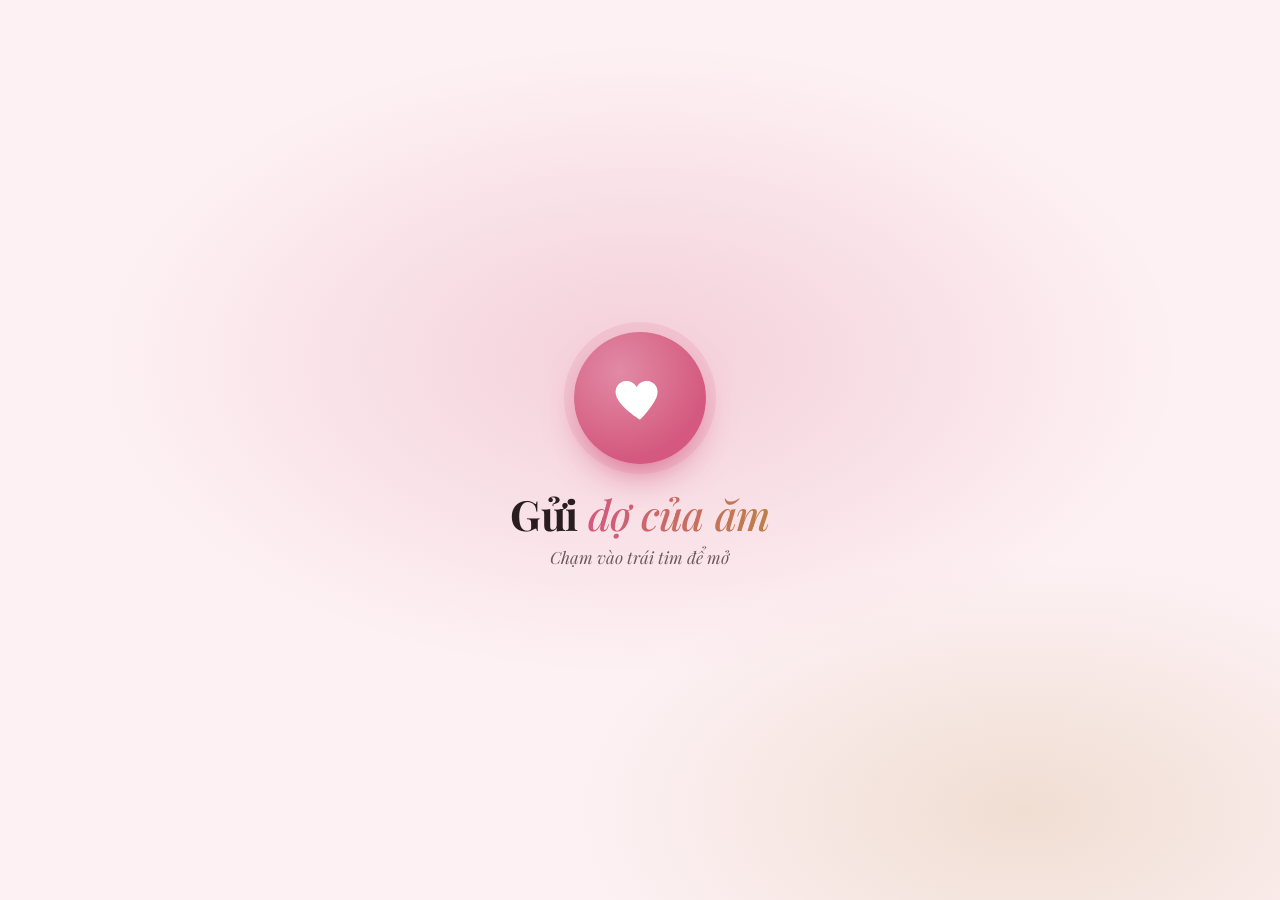
==== commit fbb0cf40: "Màn chào chạm trái tim để mở và phát nhạc ở trang đăng nhập Co-Authored-By: Claude Opus 5.5 <noreply" ====
--- a/login.html
+++ b/login.html
@@ -12,11 +12,11 @@
   <link rel="preconnect" href="https://fonts.googleapis.com" />
   <link rel="preconnect" href="https://fonts.gstatic.com" crossorigin />
   <link href="https://fonts.googleapis.com/css2?family=Be+Vietnam+Pro:wght@400;500;600;700&family=Playfair+Display:ital,wght@0,500;0,700;1,500&display=swap" rel="stylesheet" />
-  <link rel="stylesheet" href="assets/css/style.css?v=20261021" />
-  <script src="assets/js/data.js?v=20261021"></script>
-  <script src="assets/js/cloud-config.js?v=20261021"></script>
-  <script src="assets/js/cloud.js?v=20261021"></script>
-  <script src="assets/js/auth.js?v=20261021"></script>
+  <link rel="stylesheet" href="assets/css/style.css?v=20261022" />
+  <script src="assets/js/data.js?v=20261022"></script>
+  <script src="assets/js/cloud-config.js?v=20261022"></script>
+  <script src="assets/js/cloud.js?v=20261022"></script>
+  <script src="assets/js/auth.js?v=20261022"></script>
   <script>
     try { const t = localStorage.getItem("theme"); if (t) document.documentElement.dataset.theme = t; } catch (e) {}
     document.documentElement.dataset.accent = (window.LOVE_DATA && LOVE_DATA.settings && LOVE_DATA.settings.accent) || "rose";
@@ -111,6 +111,42 @@
     .gate__music[aria-pressed="true"] .note { display: none; }
     .gate__music[aria-pressed="true"] .eq { display: flex; }
     .gate__foot { margin-top: 22px; font-size: .78rem; color: var(--ink-soft); letter-spacing: .04em; }
+    /* Màn chào: chạm trái tim để mở (cú chạm này cho phép phát nhạc) */
+    .splash {
+      position: fixed; inset: 0; z-index: 30; display: grid; place-items: center; text-align: center; padding: 24px 16px;
+      background:
+        radial-gradient(60% 50% at 50% 40%, color-mix(in srgb, var(--accent) 22%, transparent), transparent 70%),
+        radial-gradient(50% 40% at 80% 90%, color-mix(in srgb, var(--gold) 18%, transparent), transparent 70%),
+        var(--bg);
+      transition: opacity .9s ease, visibility .9s;
+    }
+    .splash.gone { opacity: 0; visibility: hidden; }
+    .splash__heart {
+      position: relative; width: 132px; height: 132px; border: 0; border-radius: 50%; display: grid; place-items: center; margin: 0 auto 26px;
+      color: var(--accent-ink); font-size: 58px; cursor: pointer;
+      background: radial-gradient(circle at 35% 30%, color-mix(in srgb, var(--accent) 70%, #fff), var(--accent) 70%);
+      box-shadow: 0 18px 40px -14px var(--accent), 0 0 0 10px color-mix(in srgb, var(--accent) 12%, transparent);
+      animation: beat 1.6s ease-in-out infinite;
+    }
+    .splash__heart svg { fill: currentColor; stroke: none; }
+    .splash__heart::before, .splash__heart::after {
+      content: ""; position: absolute; inset: 0; border-radius: 50%; border: 2px solid var(--accent); opacity: 0;
+      animation: ripple 2.4s ease-out infinite;
+    }
+    .splash__heart::after { animation-delay: 1.2s; }
+    @keyframes ripple { from { transform: scale(1); opacity: .5; } to { transform: scale(1.9); opacity: 0; } }
+    .splash.opening .splash__heart { animation: openHeart .7s cubic-bezier(.3,0,.2,1) forwards; }
+    @keyframes openHeart { 40% { transform: scale(.85); } to { transform: scale(2.6); opacity: 0; } }
+    .splash h2 { font-size: clamp(1.9rem, 8vw, 2.6rem); margin-bottom: 8px; }
+    .splash h2 em {
+      font-style: italic; font-weight: 500;
+      background: linear-gradient(100deg, var(--accent), var(--gold) 60%, var(--accent)); background-size: 200% auto;
+      -webkit-background-clip: text; background-clip: text; color: transparent; animation: shimmer 6s linear infinite;
+    }
+    .splash p { color: var(--ink-soft); font: italic 1.05rem var(--serif); animation: breathe 2.4s ease-in-out infinite; }
+    @keyframes breathe { 50% { opacity: .45; } }
+    .gate.waiting { visibility: hidden; }
+    @media (prefers-reduced-motion: reduce) { .splash *, .splash *::before, .splash *::after { animation: none !important; } }
     @media (prefers-reduced-motion: reduce) { .gate, .gate h1 em, .gate__heart svg { animation: none !important; } #lcS.tick { animation: none; } }
   </style>
 </head>
@@ -122,7 +158,17 @@
   </button>
   <div class="hearts" id="hearts" aria-hidden="true"></div>
 
-  <main class="gate" id="gate">
+  <div class="splash" id="splash">
+    <div>
+      <button class="splash__heart" id="splashBtn" type="button" aria-label="Chạm để mở">
+        <svg viewBox="0 0 24 24" aria-hidden="true"><path d="M12 21s-7.5-4.6-9.6-9.2C.9 8.4 3 5 6.4 5c2 0 3.3 1.1 4.1 2.3h.2C11.5 6.1 12.8 5 14.8 5c3.4 0 5.5 3.4 4 6.8C16.7 16.4 12 21 12 21z"/></svg>
+      </button>
+      <h2>Gửi <em>dợ của ăm</em></h2>
+      <p>Chạm vào trái tim để mở</p>
+    </div>
+  </div>
+
+  <main class="gate waiting" id="gate">
     <div class="gate__heart" aria-hidden="true">
       <svg viewBox="0 0 24 24"><path d="M12 21s-7.5-4.6-9.6-9.2C.9 8.4 3 5 6.4 5c2 0 3.3 1.1 4.1 2.3h.2C11.5 6.1 12.8 5 14.8 5c3.4 0 5.5 3.4 4 6.8C16.7 16.4 12 21 12 21z"/></svg>
     </div>
@@ -143,7 +189,7 @@
     <form id="gateForm" autocomplete="off" novalidate>
       <label for="pw">Mật khẩu</label>
       <div class="field">
-        <input id="pw" type="password" inputmode="text" autocomplete="current-password" required autofocus />
+        <input id="pw" type="password" inputmode="text" autocomplete="current-password" required />
         <button type="button" id="peek" aria-label="Hiện mật khẩu" aria-pressed="false" title="Hiện / ẩn">
           <svg viewBox="0 0 24 24" aria-hidden="true"><path d="M2 12s3.5-7 10-7 10 7 10 7-3.5 7-10 7S2 12 2 12z"/><circle cx="12" cy="12" r="3"/></svg>
         </button>
@@ -284,6 +330,20 @@
     };
     firstEvs.forEach(ev => document.addEventListener(ev, onFirst, true));
     startBgm(); // thử phát luôn, máy nào cho thì chạy
+
+    // Màn chào: chạm trái tim → phát nhạc, bung tim, hiện khung mật khẩu
+    $("splashBtn").addEventListener("click", () => {
+      const sp = $("splash");
+      if (sp.classList.contains("opening")) return;
+      userPaused = false; startBgm();
+      const r = $("splashBtn").getBoundingClientRect();
+      celebrate(r.left + r.width / 2, r.top + r.height / 2);
+      sp.classList.add("opening");
+      $("gate").classList.remove("waiting");
+      $("gate").style.animation = "none"; void $("gate").offsetWidth; $("gate").style.animation = "";
+      setTimeout(() => sp.classList.add("gone"), 350);
+      setTimeout(() => { sp.remove(); $("pw").focus({ preventScroll: true }); }, 1300);
+    });
     $("bgmBtn").addEventListener("click", () => {
       firstEvs.forEach(ev => document.removeEventListener(ev, onFirst, true));
       if (bgm.paused) { userPaused = false; bgm.play().catch(() => {}); } else { userPaused = true; bgm.pause(); }
@@ -311,9 +371,9 @@
     };
     if (!reduce && D.settings?.flowers !== false) { for (let i = 0; i < 8; i++) setTimeout(spawn, i * 200); setInterval(spawn, 550); }
 
-    function celebrate() {
+    function celebrate(x, y) {
       if (reduce) return;
-      const r = $("gate").getBoundingClientRect(), cx = r.left + r.width / 2, cy = r.top + 90;
+      const r = $("gate").getBoundingClientRect(), cx = x ?? r.left + r.width / 2, cy = y ?? r.top + 90;
       for (let i = 0; i < 18; i++) {
         const h = document.createElement("span");
         h.className = "bheart";
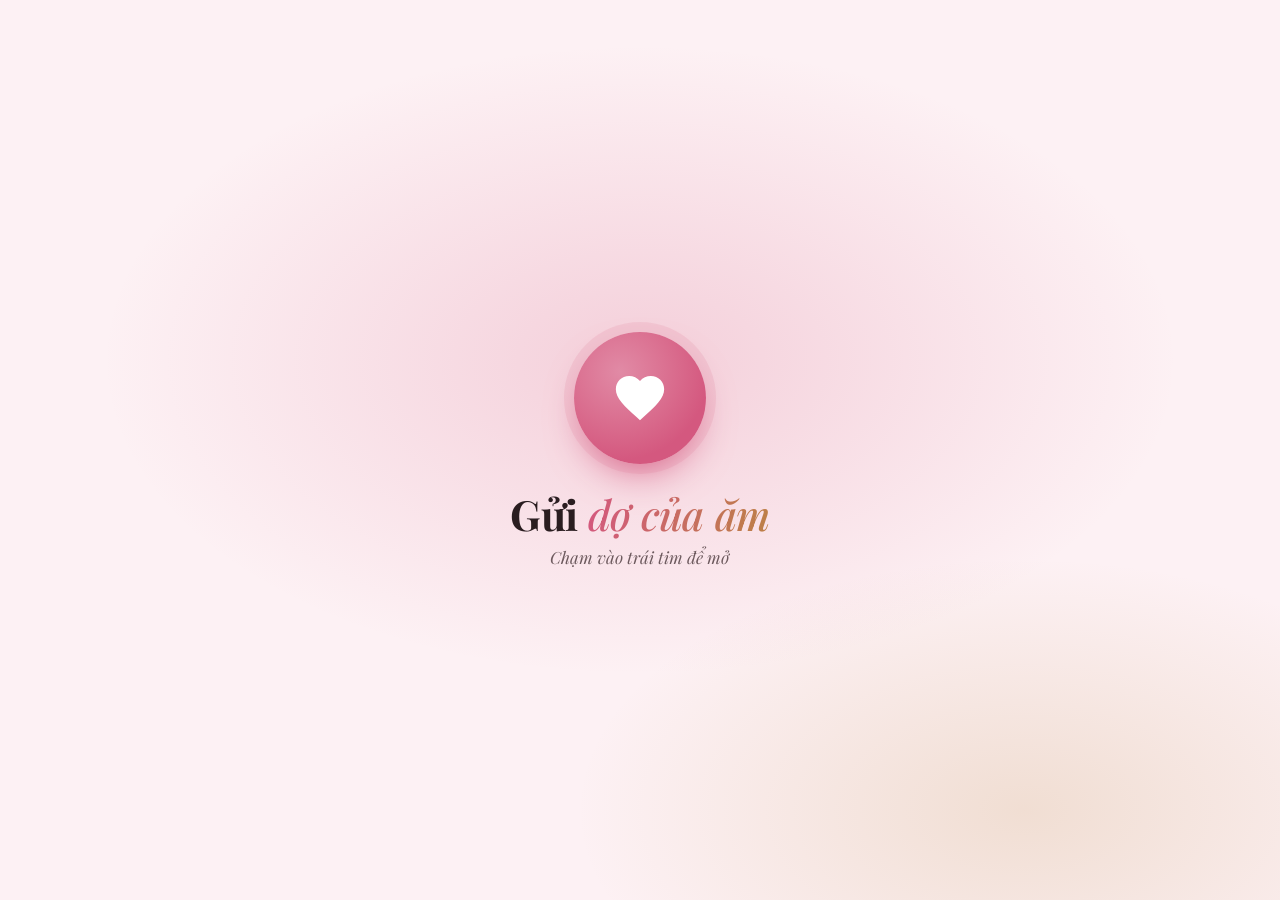
==== commit ea6d35ef: "Sửa hình trái tim bị lệch Co-Authored-By: Claude Opus 5.5 <noreply@anthropic.com>" ====
--- a/login.html
+++ b/login.html
@@ -8,15 +8,15 @@
   <meta name="theme-color" content="#fdf1f4" media="(prefers-color-scheme: light)" />
   <meta name="theme-color" content="#1a1214" media="(prefers-color-scheme: dark)" />
   <meta name="robots" content="noindex" />
-  <link rel="icon" href="data:image/svg+xml,<svg xmlns='http://www.w3.org/2000/svg' viewBox='0 0 24 24'><path fill='%23d4587f' d='M12 21s-7.5-4.6-9.6-9.2C.9 8.4 3 5 6.4 5c2 0 3.3 1.1 4.1 2.3h.2C11.5 6.1 12.8 5 14.8 5h0c3.4 0 5.5 3.4 4 6.8C16.7 16.4 12 21 12 21z'/></svg>" />
+  <link rel="icon" href="data:image/svg+xml,<svg xmlns='http://www.w3.org/2000/svg' viewBox='0 0 24 24'><path fill='%23d4587f' d='M12 21.2l-1.45-1.32C5.4 15.24 2 12.16 2 8.4 2 5.32 4.42 2.9 7.5 2.9c1.74 0 3.41.81 4.5 2.09A6 6 0 0 1 16.5 2.9c3.08 0 5.5 2.42 5.5 5.5 0 3.76-3.4 6.84-8.55 11.49L12 21.2z'/></svg>" />
   <link rel="preconnect" href="https://fonts.googleapis.com" />
   <link rel="preconnect" href="https://fonts.gstatic.com" crossorigin />
   <link href="https://fonts.googleapis.com/css2?family=Be+Vietnam+Pro:wght@400;500;600;700&family=Playfair+Display:ital,wght@0,500;0,700;1,500&display=swap" rel="stylesheet" />
-  <link rel="stylesheet" href="assets/css/style.css?v=20261022" />
-  <script src="assets/js/data.js?v=20261022"></script>
-  <script src="assets/js/cloud-config.js?v=20261022"></script>
-  <script src="assets/js/cloud.js?v=20261022"></script>
-  <script src="assets/js/auth.js?v=20261022"></script>
+  <link rel="stylesheet" href="assets/css/style.css?v=20261023" />
+  <script src="assets/js/data.js?v=20261023"></script>
+  <script src="assets/js/cloud-config.js?v=20261023"></script>
+  <script src="assets/js/cloud.js?v=20261023"></script>
+  <script src="assets/js/auth.js?v=20261023"></script>
   <script>
     try { const t = localStorage.getItem("theme"); if (t) document.documentElement.dataset.theme = t; } catch (e) {}
     document.documentElement.dataset.accent = (window.LOVE_DATA && LOVE_DATA.settings && LOVE_DATA.settings.accent) || "rose";
@@ -161,7 +161,7 @@
   <div class="splash" id="splash">
     <div>
       <button class="splash__heart" id="splashBtn" type="button" aria-label="Chạm để mở">
-        <svg viewBox="0 0 24 24" aria-hidden="true"><path d="M12 21s-7.5-4.6-9.6-9.2C.9 8.4 3 5 6.4 5c2 0 3.3 1.1 4.1 2.3h.2C11.5 6.1 12.8 5 14.8 5c3.4 0 5.5 3.4 4 6.8C16.7 16.4 12 21 12 21z"/></svg>
+        <svg viewBox="0 0 24 24" aria-hidden="true"><path d="M12 21.2l-1.45-1.32C5.4 15.24 2 12.16 2 8.4 2 5.32 4.42 2.9 7.5 2.9c1.74 0 3.41.81 4.5 2.09A6 6 0 0 1 16.5 2.9c3.08 0 5.5 2.42 5.5 5.5 0 3.76-3.4 6.84-8.55 11.49L12 21.2z"/></svg>
       </button>
       <h2>Gửi <em>dợ của ăm</em></h2>
       <p>Chạm vào trái tim để mở</p>
@@ -170,7 +170,7 @@
 
   <main class="gate waiting" id="gate">
     <div class="gate__heart" aria-hidden="true">
-      <svg viewBox="0 0 24 24"><path d="M12 21s-7.5-4.6-9.6-9.2C.9 8.4 3 5 6.4 5c2 0 3.3 1.1 4.1 2.3h.2C11.5 6.1 12.8 5 14.8 5c3.4 0 5.5 3.4 4 6.8C16.7 16.4 12 21 12 21z"/></svg>
+      <svg viewBox="0 0 24 24"><path d="M12 21.2l-1.45-1.32C5.4 15.24 2 12.16 2 8.4 2 5.32 4.42 2.9 7.5 2.9c1.74 0 3.41.81 4.5 2.09A6 6 0 0 1 16.5 2.9c3.08 0 5.5 2.42 5.5 5.5 0 3.76-3.4 6.84-8.55 11.49L12 21.2z"/></svg>
     </div>
     <p class="eyebrow" id="gateNames">Hai ta</p>
     <h1 id="gateTitle">Chào <em>em</em></h1>
@@ -200,7 +200,7 @@
       </div>
       <p class="gate__err" id="err" role="alert"></p>
       <button class="go" type="submit">
-        <svg viewBox="0 0 24 24" aria-hidden="true"><path d="M12 21s-7.5-4.6-9.6-9.2C.9 8.4 3 5 6.4 5c2 0 3.3 1.1 4.1 2.3h.2C11.5 6.1 12.8 5 14.8 5c3.4 0 5.5 3.4 4 6.8C16.7 16.4 12 21 12 21z"/></svg>
+        <svg viewBox="0 0 24 24" aria-hidden="true"><path d="M12 21.2l-1.45-1.32C5.4 15.24 2 12.16 2 8.4 2 5.32 4.42 2.9 7.5 2.9c1.74 0 3.41.81 4.5 2.09A6 6 0 0 1 16.5 2.9c3.08 0 5.5 2.42 5.5 5.5 0 3.76-3.4 6.84-8.55 11.49L12 21.2z"/></svg>
         <span id="goText">Mở cửa trái tim</span>
       </button>
     </form>
@@ -377,7 +377,7 @@
       for (let i = 0; i < 18; i++) {
         const h = document.createElement("span");
         h.className = "bheart";
-        h.innerHTML = '<svg viewBox="0 0 24 24"><path d="M12 21s-7.5-4.6-9.6-9.2C.9 8.4 3 5 6.4 5c2 0 3.3 1.1 4.1 2.3h.2C11.5 6.1 12.8 5 14.8 5c3.4 0 5.5 3.4 4 6.8C16.7 16.4 12 21 12 21z"/></svg>';
+        h.innerHTML = '<svg viewBox="0 0 24 24"><path d="M12 21.2l-1.45-1.32C5.4 15.24 2 12.16 2 8.4 2 5.32 4.42 2.9 7.5 2.9c1.74 0 3.41.81 4.5 2.09A6 6 0 0 1 16.5 2.9c3.08 0 5.5 2.42 5.5 5.5 0 3.76-3.4 6.84-8.55 11.49L12 21.2z"/></svg>';
         const a = Math.random() * Math.PI * 2, dist = 70 + Math.random() * 120;
         h.style.cssText = `left:${cx}px;top:${cy}px;--x:${Math.cos(a) * dist}px;--y:${Math.sin(a) * dist - 40}px;font-size:${14 + Math.random() * 14}px`;
         h.addEventListener("animationend", () => h.remove());
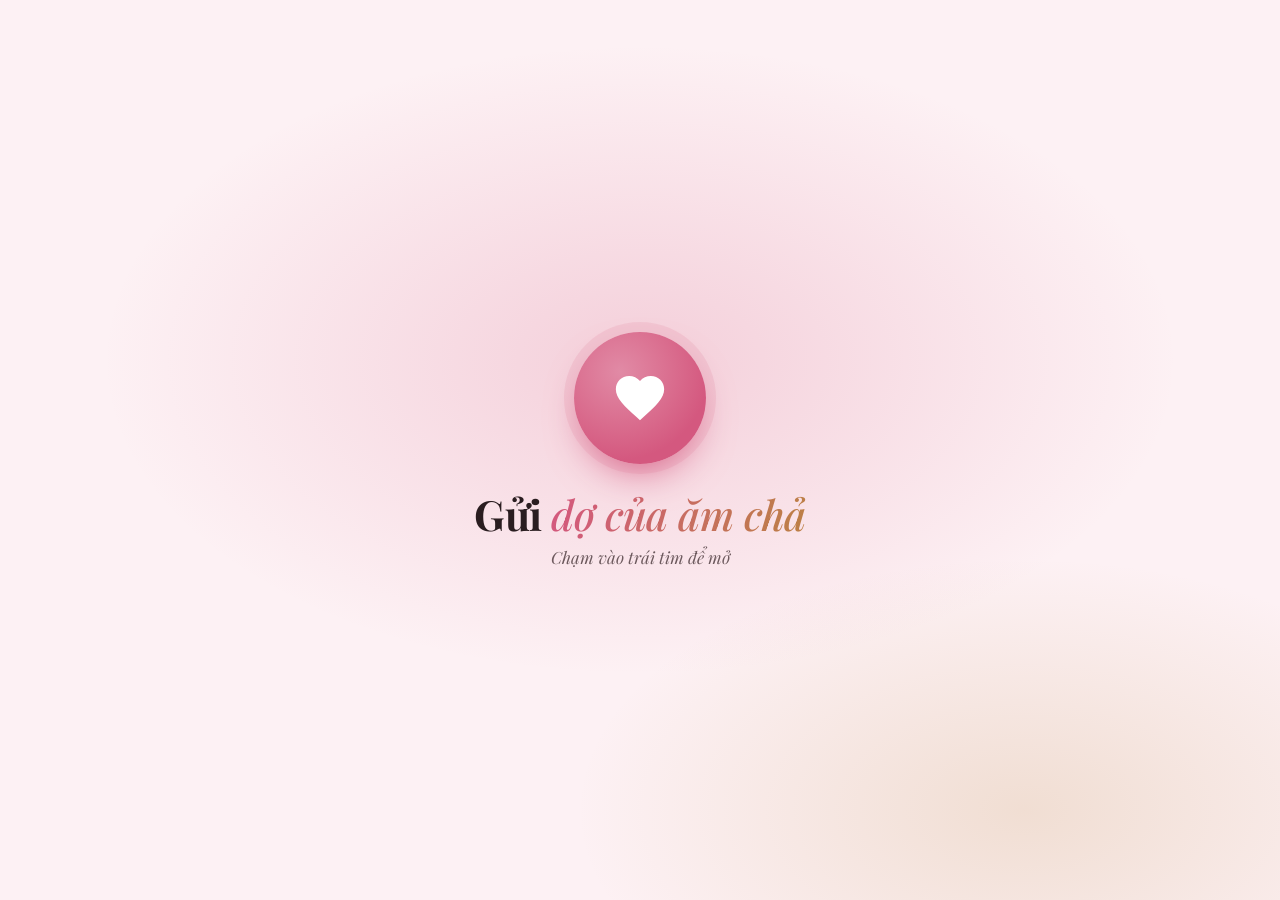
==== commit 5941509c: "Căn giữa trái tim màn chào trên iPhone, sửa lời chào Co-Authored-By: Claude Opus 5.5 <noreply@anthro" ====
--- a/login.html
+++ b/login.html
@@ -12,11 +12,11 @@
   <link rel="preconnect" href="https://fonts.googleapis.com" />
   <link rel="preconnect" href="https://fonts.gstatic.com" crossorigin />
   <link href="https://fonts.googleapis.com/css2?family=Be+Vietnam+Pro:wght@400;500;600;700&family=Playfair+Display:ital,wght@0,500;0,700;1,500&display=swap" rel="stylesheet" />
-  <link rel="stylesheet" href="assets/css/style.css?v=20261023" />
-  <script src="assets/js/data.js?v=20261023"></script>
-  <script src="assets/js/cloud-config.js?v=20261023"></script>
-  <script src="assets/js/cloud.js?v=20261023"></script>
-  <script src="assets/js/auth.js?v=20261023"></script>
+  <link rel="stylesheet" href="assets/css/style.css?v=20261024" />
+  <script src="assets/js/data.js?v=20261024"></script>
+  <script src="assets/js/cloud-config.js?v=20261024"></script>
+  <script src="assets/js/cloud.js?v=20261024"></script>
+  <script src="assets/js/auth.js?v=20261024"></script>
   <script>
     try { const t = localStorage.getItem("theme"); if (t) document.documentElement.dataset.theme = t; } catch (e) {}
     document.documentElement.dataset.accent = (window.LOVE_DATA && LOVE_DATA.settings && LOVE_DATA.settings.accent) || "rose";
@@ -122,13 +122,14 @@
     }
     .splash.gone { opacity: 0; visibility: hidden; }
     .splash__heart {
-      position: relative; width: 132px; height: 132px; border: 0; border-radius: 50%; display: grid; place-items: center; margin: 0 auto 26px;
+      position: relative; display: block; width: 132px; height: 132px; padding: 0; border: 0; border-radius: 50%; margin: 0 auto 26px; -webkit-appearance: none; appearance: none;
       color: var(--accent-ink); font-size: 58px; cursor: pointer;
       background: radial-gradient(circle at 35% 30%, color-mix(in srgb, var(--accent) 70%, #fff), var(--accent) 70%);
       box-shadow: 0 18px 40px -14px var(--accent), 0 0 0 10px color-mix(in srgb, var(--accent) 12%, transparent);
       animation: beat 1.6s ease-in-out infinite;
     }
-    .splash__heart svg { fill: currentColor; stroke: none; }
+    /* Căn tuyệt đối vào giữa — Safari xếp nội dung trong <button> dạng grid bị lệch */
+    .splash__heart svg { position: absolute; left: 50%; top: 50%; width: 58px; height: 58px; transform: translate(-50%, -50%); fill: currentColor; stroke: none; pointer-events: none; }
     .splash__heart::before, .splash__heart::after {
       content: ""; position: absolute; inset: 0; border-radius: 50%; border: 2px solid var(--accent); opacity: 0;
       animation: ripple 2.4s ease-out infinite;
@@ -163,7 +164,7 @@
       <button class="splash__heart" id="splashBtn" type="button" aria-label="Chạm để mở">
         <svg viewBox="0 0 24 24" aria-hidden="true"><path d="M12 21.2l-1.45-1.32C5.4 15.24 2 12.16 2 8.4 2 5.32 4.42 2.9 7.5 2.9c1.74 0 3.41.81 4.5 2.09A6 6 0 0 1 16.5 2.9c3.08 0 5.5 2.42 5.5 5.5 0 3.76-3.4 6.84-8.55 11.49L12 21.2z"/></svg>
       </button>
-      <h2>Gửi <em>dợ của ăm</em></h2>
+      <h2>Gửi <em>dợ của ăm chả</em></h2>
       <p>Chạm vào trái tim để mở</p>
     </div>
   </div>
